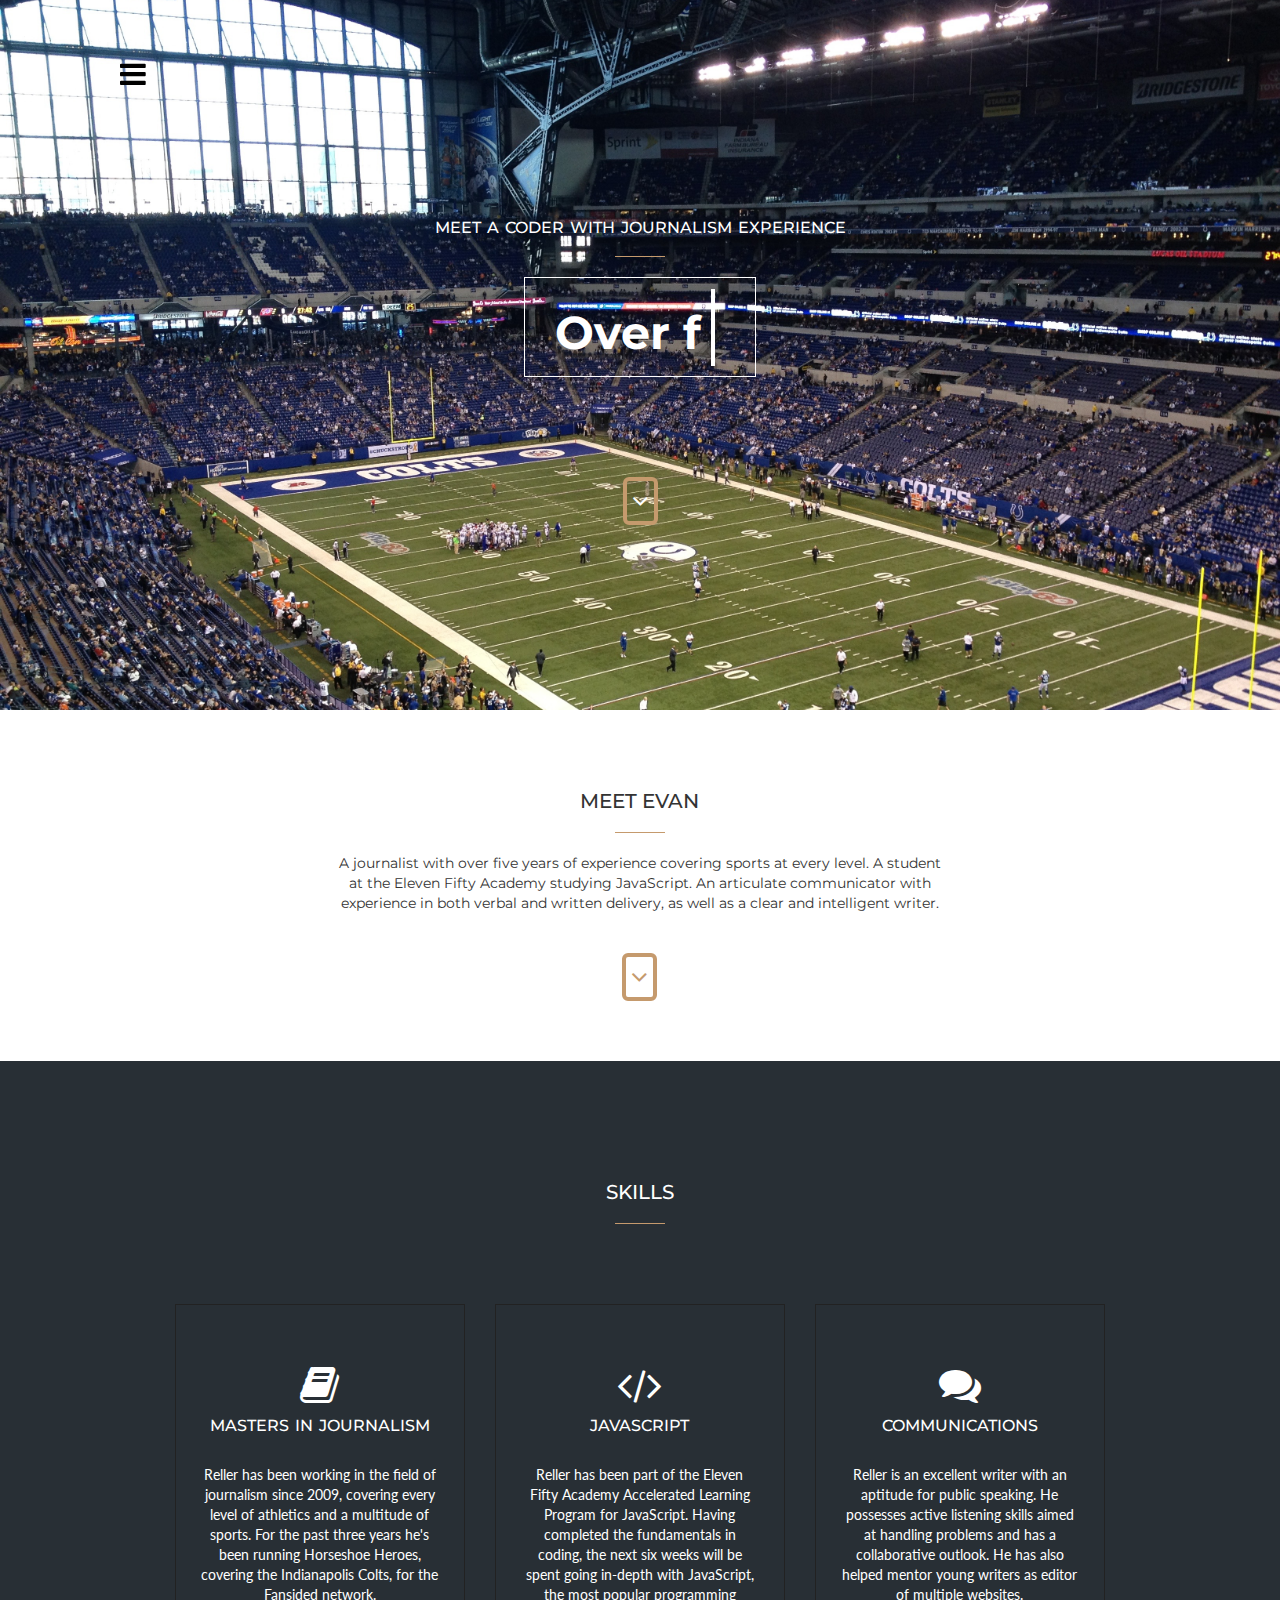
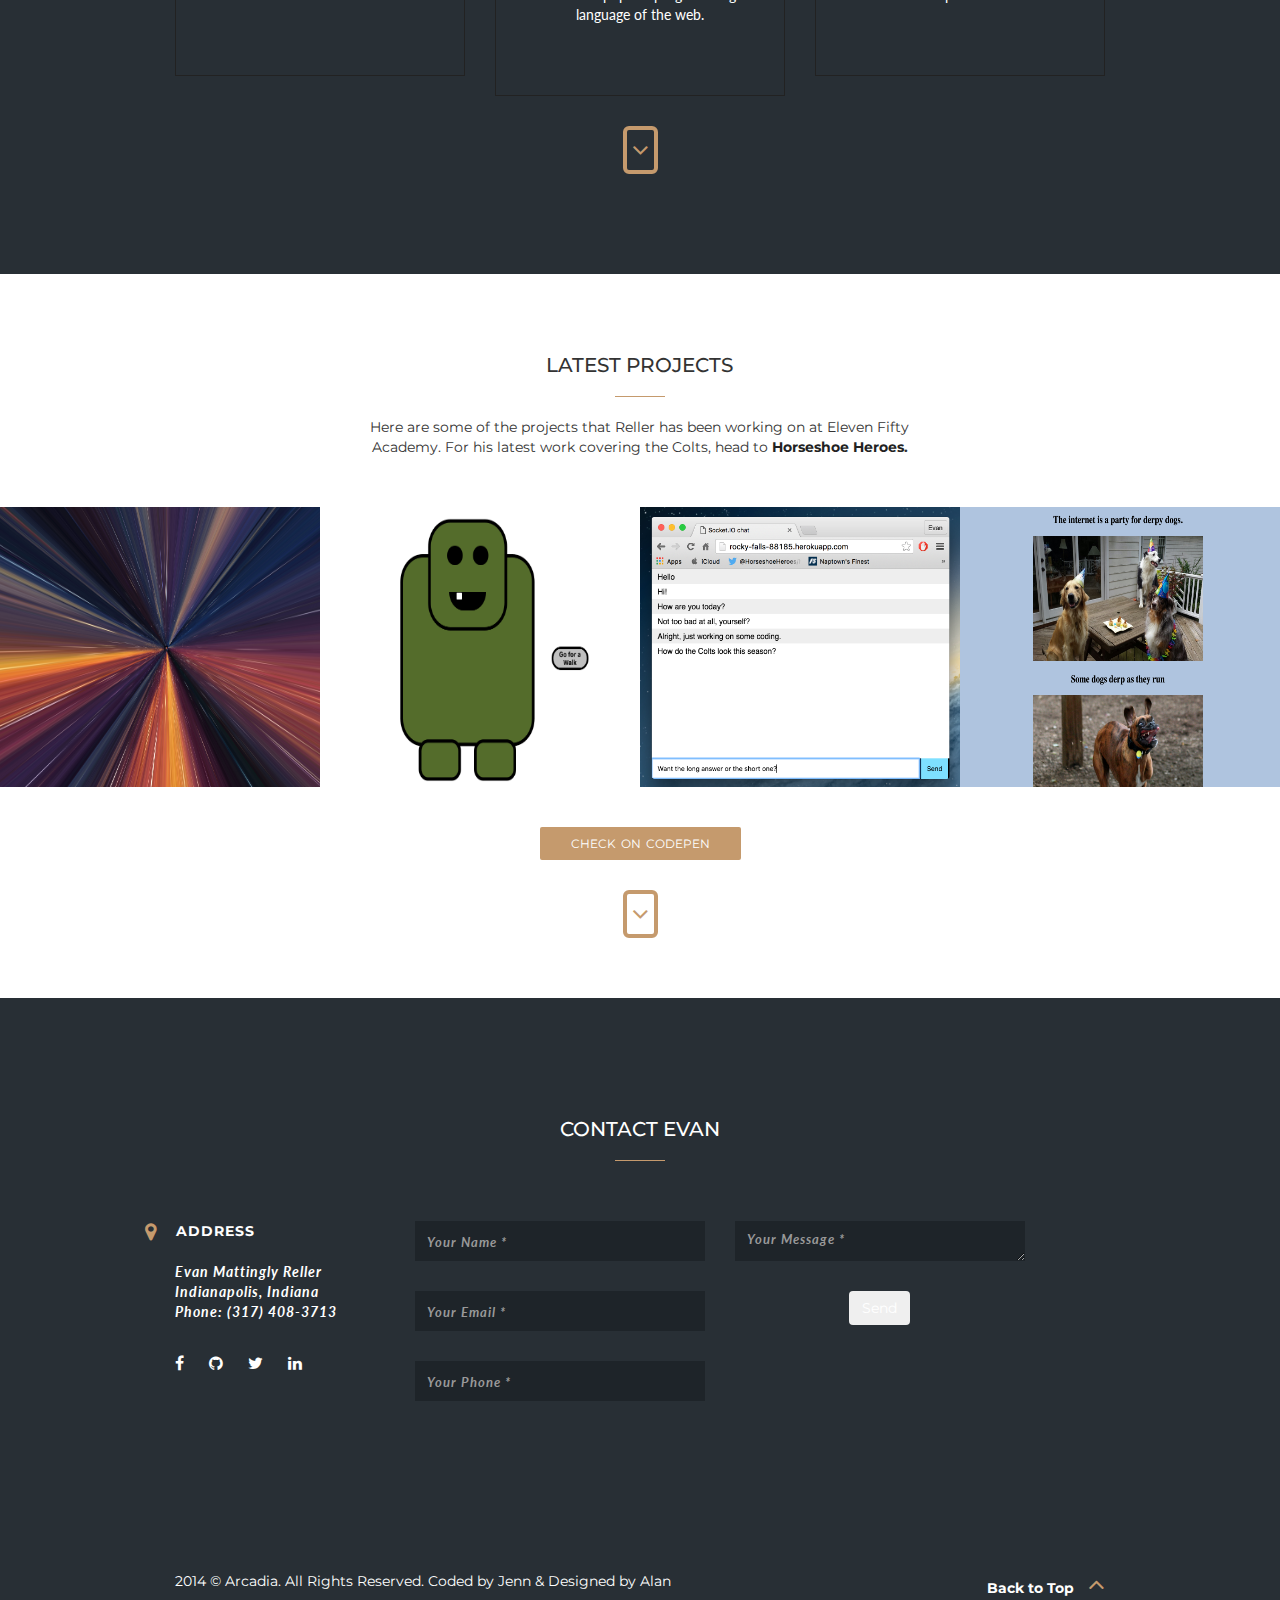
==== index.html @ 91cc88e0 "Minor copy edits" ====
<!DOCTYPE html>
<html lang="en">
  <head>
    <!-- Basic Page Needs
    ================================================== -->
    <meta charset="utf-8">
    <!--[if IE]><meta http-equiv="x-ua-compatible" content="IE=9" /><![endif]-->
    <meta name="viewport" content="width=device-width, initial-scale=1">
    <title>Evan Mattingly Reller</title>
    <meta name="description" content="Your Description Here">
    <meta name="keywords" content="free boostrap, bootstrap template, freebies, free theme, free website, free portfolio theme, portfolio, personal, cv">
    <meta name="author" content="Jenn, ThemeForces.com">
    
    <!-- Favicons
    ================================================== -->
    <link rel="shortcut icon" href="img/favicon.ico" type="image/x-icon">
    <link rel="apple-touch-icon" href="img/apple-touch-icon.png">
    <link rel="apple-touch-icon" sizes="72x72" href="img/apple-touch-icon-72x72.png">
    <link rel="apple-touch-icon" sizes="114x114" href="img/apple-touch-icon-114x114.png">

    <!-- Bootstrap -->
    <link rel="stylesheet" type="text/css"  href="css/bootstrap.css">
    <link rel="stylesheet" type="text/css" href="font-awesome-4.2.0/css/font-awesome.css">
    <link rel="stylesheet" type="text/css" href="css/jasny-bootstrap.min.css">
    <link rel="stylesheet" type="text/css" href="css/animate.css">

    <!-- Slider
    ================================================== -->
    <link href="css/owl.carousel.css" rel="stylesheet" media="screen">
    <link href="css/owl.theme.css" rel="stylesheet" media="screen">

    <!-- Stylesheet
    ================================================== -->
    <link rel="stylesheet" type="text/css"  href="css/style.css">
    <link rel="stylesheet" type="text/css" href="css/responsive.css">


    <link href='http://fonts.googleapis.com/css?family=Montserrat:400,700' rel='stylesheet' type='text/css'>

    <script type="text/javascript" src="js/modernizr.custom.js"></script>

    <!-- HTML5 shim and Respond.js for IE8 support of HTML5 elements and media queries -->
    <!-- WARNING: Respond.js doesn't work if you view the page via file:// -->
    <!--[if lt IE 9]>
      <script src="https://oss.maxcdn.com/html5shiv/3.7.2/html5shiv.min.js"></script>
      <script src="https://oss.maxcdn.com/respond/1.4.2/respond.min.js"></script>
    <![endif]-->
  </head>
  <body>

    <!-- Off Canvas Navigation
    ================================================== -->
    <div class="navmenu navmenu-default navmenu-fixed-left offcanvas"> <!--- Off Canvas Side Menu -->
        <div class="close" data-toggle="offcanvas" data-target=".navmenu">
            <span class="fa fa-close"></span>
        </div>
        <div class="add-margin"></div>
        <ul class="nav navmenu-nav"> <!--- Menu -->
            <li><a href="#home" class="page-scroll">Home</a></li>
            <li><a href="#meet-us" class="page-scroll">Overview</a></li>
            <li><a href="#services" class="page-scroll">Services</a></li>
            <li><a href="#works" class="page-scroll">Portfolio</a></li>
            <!--<li><a href="#about-us" class="page-scroll">About Evan</a></li>-->
            <li><a href="#contact" class="page-scroll">Contact Evan</a></li>
        </ul><!--- End Menu -->
    </div> <!--- End Off Canvas Side Menu -->

    <!-- Home Section -->
    <div id="home">
        <div class="container text-center">
            <!-- Navigation -->
            <nav id="menu" data-toggle="offcanvas" data-target=".navmenu">
                <span class="fa fa-bars"></span>
            </nav>

            <div class="content">
                <h4>Meet a coder with journalism experience</h4>
                <hr>
                <div class="header-text btn">
                    <h1><span id="head-title"></span></h1>
                </div>
            </div>

            <a href="#meet-us" class="down-btn page-scroll">
                <span class="fa fa-angle-down"></span>
            </a>
        </div>
    </div>

    <!-- Meet Us Section -->
    <div id="meet-us">
        <div class="container">
            <div class="row text-center">
                <div class="col-md-8 col-md-offset-2">
                    <div class="section-title">
                        <h2>Meet Evan</h2>
                        <hr>
                    </div>
                    <p>A journalist with over five years of experience covering sports at every level. A student at the Eleven Fifty Academy studying JavaScript. An articulate communicator with experience in both verbal and written delivery, as well as a clear and intelligent writer.</p>
                    <a href="#services" class="down-btn page-scroll">
                        <span class="fa fa-angle-down"></span>
                    </a>
                </div>
            </div>
        </div>
    </div>

    <!-- Overview Video Section 
    <div id="overview-video">
        <div class="overlay">
            <div class="container">
                <a href="#">
                    <span class="fa fa-play"></span>
                </a>
            </div>
        </div>
    </div>
    -->

    <!-- Services Section -->
    <div id="services">
        <div class="container text-center">
            <div class="row">
                <div class="col-md-8 col-md-offset-2">
                    <div class="section-title">
                        <h2>Skills</h2>
                        <hr>
                    </div>
                </div>
            </div>

            <div class="space"></div>

            <div class="row">
                <div class="col-md-4 col-sm-4">
                    <div class="service">
                        <span class="fa fa-book fa-3x"></span>
                        <h4>Masters in Journalism</h4>
                        <p>Reller has been working in the field of journalism since 2009, covering every level of athletics and a multitude of sports. For the past three years he's been running Horseshoe Heroes, covering the Indianapolis Colts, for the Fansided network.</p>
                    </div>
                </div>

                <div class="col-md-4 col-sm-4">
                    <div class="service">
                        <span class="fa fa-code fa-3x"></span>
                        <h4>JavaScript</h4>
                        <p>Reller has been part of the Eleven Fifty Academy Accelerated Learning Program for JavaScript. Having completed the fundamentals in coding, the next six weeks will be spent going in-depth with JavaScript, the most popular programming language of the web.</p>
                    </div>
                </div>

                <div class="col-md-4 col-sm-4">
                    <div class="service">
                        <span class="fa fa-comments fa-3x"></span>
                        <h4>Communications</h4>
                        <p>Reller is an excellent writer with an aptitude for public speaking. He possesses active listening skills aimed at handling problems and has a collaborative outlook. He has also helped mentor young writers as editor of multiple websites.</p>
                    </div>
                </div>
            </div>
            <a href="#works" class="down-btn page-scroll">
                <span class="fa fa-angle-down"></span>
            </a>
        </div>
    </div>

    <!-- Call-to-Action Section -->
    <!--  <div id="cta">
        <div class="container text-center">
            <a href="#" class="btn go-to-btn">Check our shop</a>
        </div>
    </div>  -->

    <!-- Portfolio Section -->
    <div id="works">
        <div class="container">
            <div class="row text-center">
                <div class="col-md-8 col-md-offset-2">
                    <div class="section-title">
                        <h2>Latest Projects</h2>
                        <hr>
                    </div>
                    <p>Here are some of the projects that Reller has been working on at Eleven Fifty Academy. For his latest work covering the Colts, head to <a href="http://horseshoeheroes.com/author/ereller/" target="_blank"><b>Horseshoe Heroes<b/></a>.</p>
                </div>
            </div>
            <div class="space"></div>
        </div>
        <div class="container-fluid">
            <div class="row">
                <div class="col-md-3 col-sm-6 nopadding">
                    <div class="portfolio-item">
                        <div class="hover-bg">
                            <a href="http://codepen.io/ereller/pen/grXWbR" target="_blank">
                                <div class="hover-text">
                                    <h5>CSS Effects</h5>
                                    <p class="lead">Hyperspace Tutorial</p>
                                    <div class="hline"></div>
                                </div>
                                <img src="Photos/hyperspace.jpg" class="img-responsive" alt="...">
                            </a>
                        </div>
                    </div>
                </div>
                <div class="col-md-3 col-sm-6 nopadding">
                    <div class="portfolio-item">
                        <div class="hover-bg">
                            <a href="http://codepen.io/ereller/full/PzpZVr/" target="_blank">
                                <div class="hover-text">
                                    <h5>CSS and jQuery</h5>
                                    <p class="lead">The Monster</p>
                                    <div class="hline"></div>
                                </div>
                                <img src="Photos/monster.jpg" class="img-responsive" alt="...">
                            </a>
                        </div>
                    </div>
                </div>
                <div class="col-md-3 col-sm-6 nopadding">
                    <div class="portfolio-item">
                        <div class="hover-bg">
                            <a href="http://rocky-falls-88185.herokuapp.com/?" target="_blank">
                                <div class="hover-text">
                                    <h5>Socket.io</h5>
                                    <p class="lead">Chat App</p>
                                    <div class="hline"></div>
                                </div>
                            </a>
                            <img src="Photos/chat.jpg" class="img-responsive" alt="...">
                        </div>
                    </div>
                </div>
                <div class="col-md-3 col-sm-6 nopadding">
                    <div class="portfolio-item">
                        <div class="hover-bg">
                            <a href="http://codepen.io/ereller/full/NAvGOg/" target="_blank">
                                <div class="hover-text">
                                    <h5>jQuery</h5>
                                    <p class="lead">Story Time</p>
                                    <div class="hline"></div>
                                </div>
                            </a>
                            <img src="Photos/jQuery_demo.jpg" class="img-responsive" alt="...">
                        </div>
                    </div>
                </div>
            </div>
        </div>
        <div class="space"></div>
        <div class="text-center">
            <a href="http://codepen.io/ereller/pens/public/" target="_blank" class="btn read-more-btn">Check on Codepen</a>
            <br>
            <a href="#contact" class="down-btn page-scroll"><span class="fa fa-angle-down"></span></a>
        </div>
    </div>

    <!-- Clients Section 
    <div id="clients">
        <div class="overlay">
            <div class="container text-center">
                <div class="section-title">
                    <h2>Our Partners</h2>
                    <hr>
                </div>

                <ul class="clients">
                    <li><a href="#"><img src="img/clients/01.png" class="img-responsive" alt="..."></a></li>
                    <li><a href="#"><img src="img/clients/02.png" class="img-responsive" alt="..."></a></li>
                    <li><a href="#"><img src="img/clients/03.png" class="img-responsive" alt="..."></a></li>
                    <li><a href="#"><img src="img/clients/04.png" class="img-responsive" alt="..."></a></li>
                </ul>
            </div>
        </div>
    </div>
-->

    <!-- About Us Section 
    <div id="about-us">
        <div class="container">
            <div class="row text-center">
                <div class="col-md-8 col-md-offset-2">
                    <div class="section-title">
                        <h2>About Us</h2>
                        <hr>
                    </div>
                    <p>At vero eos et accusamus et iusto odio dignissimos ducimus qui blanditiis praesentium voluptatum deleniti atque corrupti quos dolores et quas molestias excepturi sint occaecati cupiditate non provident.</p>
                </div>
            </div>
            <div class="space"></div>
            <div class="row">
                <div class="col-md-10 col-sm-10">
                    <div class="row">
                        <div class="col-md-4 col-sm-4">
                            <div class="team">
                                <img src="img/team/02.jpg" class="img-responsive img-circle" alt="...">
                                <br>
                                <h4>Lian Gwapa</h4>
                                <p class="small">CEO/Founder</p>
                                <hr>
                            </div>
                        </div>

                        <div class="col-md-4 col-sm-4">
                            <div class="team">
                                <img src="img/team/04.jpg" class="img-responsive img-circle" alt="...">
                                <br>
                                <h4>Jenn Pereira</h4>
                                <p class="small">Web Coder</p>
                                <hr>
                            </div>
                        </div>

                        <div class="col-md-4 col-sm-4">
                            <div class="team">
                                <img src="img/team/03.jpg" class="img-responsive img-circle" alt="...">
                                <br>
                                <h4>Alan Podemski</h4>
                                <p class="small">Web Designer</p>
                                <hr>
                            </div>
                        </div>

                    </div>
                </div>

                <div class="col-md-2 col-sm-2">
                    <div class="team hire">
                        <h4>We Are Hiring!</h4>
                        <hr>
                        <div class="space"></div>
                        <a href="#">
                            <span class="fa fa-paper-plane-o fa-2x"></span>
                        </a>
                    </div>
                </div>
            </div>

            <div class="text-center">
                <a href="#contact" class="page-scroll down-btn">
                    <span class="fa fa-angle-down"></span>
                </a>
            </div>

        </div>
    </div> -->

        <!-- Testimonial Section -->
    <!--  <div id="testimonials">
        <div class="overlay">
            <div class="container">
                <div class="section-title">
                    <h2>What my Clients Say...</h2>
                    <hr>
                </div>

                <div id="testimonial" class="owl-carousel owl-theme">
                  <div class="item">
                    <h3>Et iusto odio dignissimos ducimus qui blanditiis <br>praesentium voluptatum deleniti atque corrupti quos dolores et quas molestias excepturi sint <br>occaecati cupiditate non provident. </h3>
                    <br>
                    <h6>LJ, Abc Company</h6>
                  </div>

                  <div class="item">
                    <h3>Fusce dapibus, tellus ac cursus commodo, tortor<br> mauris condimentum. Duis mollis, est non commodo luctus, nisi erat </h3>
                    <br>
                    <h6>Kai, Web Geekster</h6>
                  </div>

                  <div class="item">
                    <h3>Cras justo odio, dapibus ac facilisis in, egestas <br>eget quam. Donec id elit non mi porta gravida at eget metus.</h3>
                    <br>
                    <h6>Jenn, Coders' Playground</h6>
                  </div>
                </div>
            </div>
        </div>
    </div> -->

    <!-- Contact Section -->
    <div id="contact">
        <div class="container">
            <div class="section-title text-center">
                <h2>Contact Evan</h2>
                <hr>
            </div>
            <div class="space"></div>

            <div class="row">
                <div class="col-md-3">
                    <address>
                        <strong>Address</strong><br>
                        <br>
                        Evan Mattingly Reller<br>
                        Indianapolis, Indiana<br>
                        Phone: (317) 408-3713
                        <ul class="social">
                            <li><a href="https://www.facebook.com/profile.php?id=6812757" target="_blank"><span class="fa fa-facebook"></span></a></li>
                            <li><a href="https://github.com/ereller25" target="_blank"><span class="fa fa-github"></span></a></li>
                            <li><a href="https://twitter.com/ereller25" target="_blank"><span class="fa fa-twitter"></span></a></li>
                            <li><a href="https://www.linkedin.com/profile/preview?vpa=pub&locale=en_US" target="_blank"><span class="fa fa-linkedin"></span></a></li>
                          </ul>
                    </address>
                </div>

<!-- 
START WITH THIS, make it work then weave in what Arcadia has. 
    <form action="https://formspree.io/ereller25@gmail.com"
      method="POST">
    <input type="text" name="name">
    <input type="email" name="_replyto">
    <input type="submit" value="Send">
</form>
-->


                <!-- <div class="col-md-9">
                    <form autocomplete="off">
                        <div class="row">
                            <div class="col-md-6">
                                <input type="text" class="form-control" placeholder="Your Name">
                                <input type="text" class="form-control" placeholder="Phone No.">
                            </div>
                            <div class="col-md-6">
                                <input type="text" class="form-control" placeholder="Email">
                                <input type="text" class="form-control" placeholder="Subject">
                            </div>
                        </div>
                        <textarea class="form-control" rows="4" placeholder="Message"></textarea>
                        <div class="text-right">
                            <a href="#" class="btn send-btn">Send</a>
                        </div>
                    </form>
                </div> -->
                       <form action="https://formspree.io/ereller25@gmail.com" method="POST">


      <!--  <div class="col-md-9">
                    <h2 class="section-heading"><i class="fa fa-envelope-o" aria-hidden="true"></i>Contact me</h2>

                    <h3 class="section-subheading text-muted">Let me know if you have any questions.</h3>
                </div> -->

        <div class="col-md-4">
           <div class="form-group">
               <input type="text" class="form-control" placeholder="Your Name *" id="name" required="" data-validation-required-message="Please enter your name." name="name">
               <p class="help-block text-danger"></p>
           </div>
           <div class="form-group">
               <input type="email" class="form-control" placeholder="Your Email *" id="email" required="" data-validation-required-message="Please enter your email address." name="_replyto">
               <p class="help-block text-danger"></p>
           </div>
           <div class="form-group">
               <input type="tel" class="form-control" placeholder="Your Phone *" id="phone" required="" data-validation-required-message="Please enter your phone number." name="phone">
               <p class="help-block text-danger"></p>
           </div>
       </div>
       <div class="col-md-4">
           <div class="form-group">
               <textarea class="form-control" placeholder="Your Message *" id="message" required="" data-validation-required-message="Please enter a message." name="message"></textarea>
               <p class="help-block text-danger"></p>
           </div>
       </div>
       <div class="col-md-4 text-center">
                <button type="submit" class="btn send-btn">Send</button>
        </div>

</form>
            </div>
        </div>
    </div>

    <nav id="footer">
        <div class="container">
             <div class="pull-left">
                <p>2014 © Arcadia. All Rights Reserved. Coded by <a href="https://dribbble.com/jennpereira">Jenn</a> & Designed by <a href="https://dribbble.com/alanpodemski">Alan</a></p>
            </div>
            <div class="pull-right"> 
                <a href="#home" class="page-scroll">Back to Top <span class="fa fa-angle-up"></span></a>
            </div>
        </div>
    </nav>


    <!-- jQuery (necessary for Bootstrap's JavaScript plugins) -->
    <script src="https://ajax.googleapis.com/ajax/libs/jquery/1.11.1/jquery.min.js"></script>
    <script type="text/javascript" src="js/jquery.1.11.1.js"></script>
    <!-- Include all compiled plugins (below), or include individual files as needed -->
    <script type="text/javascript" src="js/bootstrap.js"></script>
    <script type="text/javascript" src="js/SmoothScroll.js"></script>
    <script type="text/javascript" src="js/jasny-bootstrap.min.js"></script>

    <script src="js/owl.carousel.js"></script>
    <script src="js/typed.js"></script>
    <script>
      $(function(){
          $("#head-title").typed({
            strings: ["Over five years in journalism^1000", "Experience with JavaScript^1000" ,"Excellent communicator^1000"],
            typeSpeed: 100,
            loop: true,
            startDelay: 100
          });
      });
    </script>

    <!-- Javascripts
    ================================================== -->
    <script type="text/javascript" src="js/main.js"></script>

  </body>
</html>
---- css/style.css ----
@import url(http://fonts.googleapis.com/css?family=Montserrat:400,700);
@import url(http://fonts.googleapis.com/css?family=Lato:100,300,400,700,900,100italic,300italic,400italic,700italic,900italic);


body, html{
  -webkit-font-smoothing: antialiased !important;
  -moz-osx-font-smoothing: grayscale;
  overflow-y: auto;
  overflow-x: hidden;
  font-family: 'Montserrat', sans-serif;
}
@media (min-width: 1200px){
	.container {
		width: 960px;
	}
}
h1{
	font-weight: 700;
	font-size: 46px;
}

h2{
	text-transform: uppercase;
	font-size: 20px;
}
h3{
	font-size: 14px;
	font-style: italic;
	font-weight: 100;
	line-height: 26px;
}

h4{
	text-transform: uppercase;
	font-size: 16px;
	word-spacing: 2px;
}
h5{
	text-transform: uppercase;
	font-size: 12px;
	word-spacing: 2px;
}
h6{
	text-transform: uppercase;
	font-size: 10px;
	word-spacing: 2px;
	letter-spacing: 2px;
}

p{
	font-weight: 400;
}
hr{
	width: 50px;
	border-color: #c59a6d;
}
a {color: #222222}
a:hover,
a:focus{
	color: #c59a6d;
	text-decoration: none;
}
#home{
	background: url(../Photos/stadium.jpg);
	background-size: cover;
	background-position: center;
	background-repeat: no-repeat;
	background-attachment: fixed;
	height: auto;
	min-height: 710px;	
	padding-top: 60px;
	color: #ffffff;
}
#home a.down-btn span.fa.fa-angle-down {
	font-size: 26px;
	border: 4px solid #c59a6d;
	border-radius: 6px;
	padding: 7px 5px;
	position: relative;
	margin-top: 100px;
	color: #ffffff;
	cursor: pointer;
}
.content{
	padding-top: 16%;
}
.header-text.btn{
	border: 1px solid #ffffff;
	border-radius: 0;
	padding: 10px 30px;
	height: 100px;
}
.header-text.btn:hover{
	color: inherit;
}
.header-text.btn:focus, 
.header-text.btn:active:focus, 
.header-text.btn.active:focus, 
.header-text.btn.focus, 
.header-text.btn:active.focus, 
.header-text.btn.active.focus {
	outline: thin dotted transparent;
	outline: none;
	outline-offset: -2px;
}
.typed-cursor {
	opacity: 1;
	padding: 10px 2px;
	background: #ffffff;
	margin: 10px;
	-webkit-animation: blink 0.5s linear infinite;
    -moz-animation: blink 0.5s linear infinite;
    animation: blink 0.5s linear infinite;
}
@keyframes blink{
    0% { opacity:1; }
    50% { opacity:0; }
    100% { opacity:1; }
}
@-webkit-keyframes blink{
    0% { opacity:1; }
    50% { opacity:0; }
    100% { opacity:1; }
}
@-moz-keyframes blink{
    0% { opacity:1; }
    50% { opacity:0; }
    100% { opacity:1; }
}
span.typed-cursor {
	top: -5px;
	position: relative;
}
/*.header-text{
	margin-top: 20px;	
	position: absolute;
	border: 1px solid #ffffff;
	left: 25%;
	right: 25%;
}
.header-text h1{
	padding: 20px;
	position: relative;
	margin: 0 auto;
}*/
nav#menu span.fa.fa-bars{
	font-size: 30px;
	position: fixed;
	left: 120px;
	color: #000000;
	cursor: pointer;
	z-index: 1;
}

.navmenu, .navbar-offcanvas {
width: 270px;
z-index: 10;
}
.navmenu-default, 
.navbar-default .navbar-offcanvas {
	background-color: #1E2429;
	border-color: #1E2429;
	border: 0;
}
.navmenu-default .navmenu-nav>li>a:hover, 
.navbar-default .navbar-offcanvas .navmenu-nav>li>a:hover, 
.navmenu-default .navmenu-nav>li>a:focus, 
.navbar-default .navbar-offcanvas .navmenu-nav>li>a:focus {
color: #C59A6D;
background-color: transparent;
}
.nav > li {
position: relative;
display: block;
text-align: center;
}
.navmenu-default .navmenu-nav>li>a, 
.navbar-default .navbar-offcanvas .navmenu-nav>li>a {
color: #ffffff;
text-transform: uppercase;
font-size: 12px;
line-height: 30px;
}
nav#menu span.fa.fa-bars:hover {
color: #C59A6D;
}
.navmenu-default .navmenu-nav>.active>a, 
.navbar-default .navbar-offcanvas .navmenu-nav>.active>a, 
.navmenu-default .navmenu-nav>.active>a:hover, 
.navbar-default .navbar-offcanvas .navmenu-nav>.active>a:hover, 
.navmenu-default .navmenu-nav>.active>a:focus, 
.navbar-default .navbar-offcanvas .navmenu-nav>.active>a:focus {
color: #C59A6D;
background-color: transparent;
}

.close:hover{
	background: #c59a6d;
	color: #ffffff;
	opacity: 1;
}
.close{
	background: #fff;
	padding: 10px 12px;
	opacity: 1;
	transition: all 0.3s;
}
.add-margin{
	margin-top: 200px;
}

#works,
#meet-us{
	padding: 60px 0;
}

#services,
#about-us{
	background: #282f35;
	padding: 100px 0;
	color: #ffffff;
}

a.down-btn span.fa.fa-angle-down {
	font-size: 26px;
	border: 4px solid #c59a6d;
	border-radius: 6px;
	padding: 7px 5px;
	position: relative;
	cursor: pointer;
	color: #c59a6d;
	margin-top: 30px;
}

#overview-video {
	background: url(../img/bg2.jpg);
	background-size: cover;
	background-position: center;
	background-repeat: no-repeat;
	background-attachment: scroll;
	text-align: center;
}

#overview-video .overlay{
	background: rgba(34, 34, 34, 0.85);
	height: auto;
	min-height: 200px;
	padding: 12% 0 ;
}

#overview-video a span.fa.fa-play {
	font-size: 40px;
	color: #fff;
	text-align: center;
	margin: auto 0;
}

.service{
	border: 1px solid #222;
	margin-top: 20px;
	margin-bottom: 0px;
	transition: all 0.3s;
	position: relative;
	padding: 60px 25px;
}
.service:hover>h4,
.service:hover>span.fa{
	color: #c59a6d;
}
.service:hover{
	border-color: #c59a6d;
	margin-top: 0px;
	margin-bottom: 0px;
	cursor: pointer;
	padding-top: 80px;
	padding-bottom: 80px;
}
.service p{
	font-size: 14px;
	padding-top: 20px;
	font-family: 'Lato', sans-serif;
}
.space{ padding-top: 40px; }

#cta{
	background: #282f35;
	padding: 4% 0;
}

a.btn.go-to-btn{
	text-transform: uppercase;
	border: 1px solid #c59a6d;
	word-spacing: 2px;
	padding: 7px 30px;
	border-radius: 2px;
	font-size: 12px;
	color: #ffffff;
	transition: all 0.5s;
}
a.btn.go-to-btn:hover{
	background: #c59a6d;
	color: #282f35;
}

.nopadding{
	padding: 0;
	margin: 0;
}

.portfolio-item .hover-bg{
	height: 280px;
	overflow: hidden;
	position: relative;
}

.hover-bg .hover-text {
	position: absolute;
	text-align: center;
	margin: 0 auto;
	color: #ffffff;
	background: rgba(0, 0, 0, 0.66);
	padding: 30% 0;
	height: 100%;
	width: 100%;
	opacity: 0;
    transition: all 0.5s;
}
.hover-bg .hover-text>h5{
	opacity: 0;
	-webkit-transform: translateY(100%);
            transform: translateY(100%);
            transition: all 0.3s;
}
.hover-bg:hover .hover-text>h5{
	opacity: 1;
    -webkit-backface-visibility:hidden;
    -webkit-transform: translateY(0);
            transform: translateY(0);
}
.hover-bg .hover-text>.hline{
	opacity: 0;
	-webkit-transform: translateY(0);
            transform: translateY(0);
            transition: all 0.3s;
}
.hover-bg:hover .hover-text>.hline{
	opacity: 1;
    -webkit-backface-visibility:hidden;
   -webkit-transform: translateY(100%);
            transform: translateY(100%);
}
.hover-bg:hover .hover-text{
	opacity: 1;
}
.hline{
	height: 5px;
	width: 30px;
	border-top: 2px solid #f1f1f1;
	margin: 0 auto
}

.hover-text p.lead{
	color: #c59a6d;
}


a.btn.read-more-btn{
	text-transform: uppercase;
	background: #c59a6d;
	color: #282f35;
	word-spacing: 2px;
	padding: 7px 30px;
	border-radius: 2px;
	font-size: 12px;
	color: #ffffff;
	transition: all 0.5s;
}
a.btn.read-more-btn:hover{
	background: #222222;
	color: #ffffff;
}

a.btn.send-btn{
	text-transform: uppercase;
	background: #c59a6d;
	color: #282f35;
	padding: 15px 35px;
	border-radius: 0;
	font-size: 12px;
	color: #ffffff;
	transition: all 0.5s;
}
a.btn.send-btn:hover{
	background: transparent;
	border: 1px solid #c59a6d;
	color: #ffffff;
}

#clients {
	background: url(../img/bg3.jpg);
	background-size: cover;
	background-position: center;
	background-repeat: no-repeat;
	background-attachment: fixed;
	text-align: center;
}

#clients .overlay{
	background: rgba(34, 34, 34, 0.85);
	height: auto;
	min-height: 200px;
	padding: 8% 0 ;
	color: #ffffff;
}

ul, ol{
	padding: 0;
	moz-padding: 0;
	webkit-padding: 0;
}

ul.clients li{
	display: inline-block;
	padding: 20px 40px;
	vertical-align: middle;
}

.team {
	border: 1px solid #c3c3c3;
	padding: 70px 20px;
	text-align: center;
	opacity: 0.7;
	transition: all 0.8s;
	max-height: 340px;
	margin-bottom: 30px;
}
.team:hover.hire,
.team.hire{
	height: 340px;
	border-color: #c59a6d;
	color: #c59a6d;
	opacity: 1;
}

.team.hire>a{
	color: #c59a6d;
}
.team hr{
	border-width: 2px;
	border-color: #dcc2a7;
}
.team:hover{
	opacity: 1;
	border: 1px solid #222;
}
.team img {
	width: 80px;
	margin: 0 auto;
}

#testimonials {
	background: url(../img/bg4.jpg);
	background-size: cover;
	background-position: center;
	background-repeat: no-repeat;
	background-attachment: scroll;
	text-align: center;
}

#testimonials .overlay{
	background: rgba(34, 34, 34, 0.85);
	height: auto;
	min-height: 200px;
	padding: 5% 0 ;
	color: #ffffff;
}

.owl-theme .owl-controls .owl-page span {
	display: block;
	width: 10px;
	height: 10px;
	margin: 2px 5px;
	filter: Alpha(Opacity=50);
	opacity: 0.5;
	-webkit-border-radius: 20px;
	-moz-border-radius: 20px;
	border-radius: 0;
	background: #C59A6D;
}

#contact{
	background: #282f35;
	padding: 100px 0;
	color: #ffffff;
}

ul.social li{
	display: inline-block;
	margin-right: 20px;
	margin-top: 30px;
}

ul.social li a{
	color: #ffffff;
	font-size: 16px;
}

address strong{
	text-transform: uppercase;
	font-style: normal;
	font-family: 'Montserrat', sans-serif;
}
address:before{
	content: "\f041";
	display: inline-block;
  	font: normal normal normal 14px/1 FontAwesome;
  	font-size: 20px;
  	text-rendering: auto;
  	-webkit-font-smoothing: antialiased;
  	-moz-osx-font-smoothing: grayscale;
  	color: #c59a6d;
  	vertical-align: middle;
  	margin-right: 15px;
  	margin-left: -30px;
}
address{
	font-style: italic;
	font-size: 14px;
	font-family: 'Lato', sans-serif;
	letter-spacing: 1px;
}

#contact input.form-control,
#contact textarea.form-control {
margin-bottom: 30px;
}

#contact .form-control {
	display: block;
	width: 100%;
	height: 40px;
	padding: 7px 12px;
	font-size: 14px;
	line-height: 1.42857143;
	color: #555;
	background-color: #1e2429;
	background-image: none;
	border: 0;
	border-top: 2px solid transparent;
	border-radius: 0;
	-webkit-box-shadow: none;
	box-shadow: none;
	-webkit-transition: none;
	-o-transition: none;
	transition: none;
	transition: all 0.5s;
}

#contact .form-control:focus {
	border-color: #C59A6D;
	outline: 0;
	-webkit-box-shadow: none;
	box-shadow: none;
}
input::-webkit-input-placeholder, textarea::-webkit-input-placeholder { 
    color:    #222222;
    font-family: 'Lato', sans-serif;
    font-size: 13px;
    letter-spacing: 1px;
    font-style: italic;
}
input:-moz-placeholder, textarea:-moz-placeholder { 
    color:    #222222;
    font-family: 'Lato', sans-serif;
    font-size: 13px;
    letter-spacing: 1px;
    font-style: italic;
}
input::-moz-placeholder, textarea::-moz-placeholder { 
    color:    #222222;
    font-family: 'Lato', sans-serif;
    font-size: 13px;
    letter-spacing: 1px;
    font-style: italic;
}
input:-ms-input-placeholder, textarea:-ms-input-placeholder { 
    color:    #222222;
    font-family: 'Lato', sans-serif;
    font-size: 13px;
    letter-spacing: 1px;
    font-style: italic;
}

nav#footer{
	background: #282f35;
	padding: 40px 0;
	color: #ffffff;
	border-bottom: 5px solid #c59a6d;
}
#footer span.fa{
	color: #c59a6d;
	font-size: 26px;
	margin-left: 10px;
}
#footer a{
	color: #ffffff;
}
#footer a:hover{
	color: #c59a6d;}
---- css/responsive.css ----
@media only screen and (max-width: 608px){
nav#menu span.fa.fa-bars {
left: 60px;
}
.header-text.btn {
height: auto;
white-space: inherit;
}
.hover-bg .hover-text {
padding: 15% 0;
}
}

@media only screen and (max-width: 460px){
h3 {
    font-size: 12px;
}
nav#menu span.fa.fa-bars {
left: 30px;
}
.content {
padding-top: 30%;
}
.hover-bg .hover-text {
padding: 20% 0;
}
#overview-video .overlay {
    padding: 30% 0px;
}
}
@media only screen and (max-width: 360px){
h1 {
    font-size: 36px;
}
h3 {
    font-size: 11px;
}
hover-bg .hover-text {
    padding: 25% 0px;
}
.pull-left,
.pull-right {
    float: none !important;
    text-align: center;
}
}
@media only screen and (max-width: 320px){
h1 {
    font-size: 30px;
}
hover-bg .hover-text {
    padding: 30% 0px;
}
}
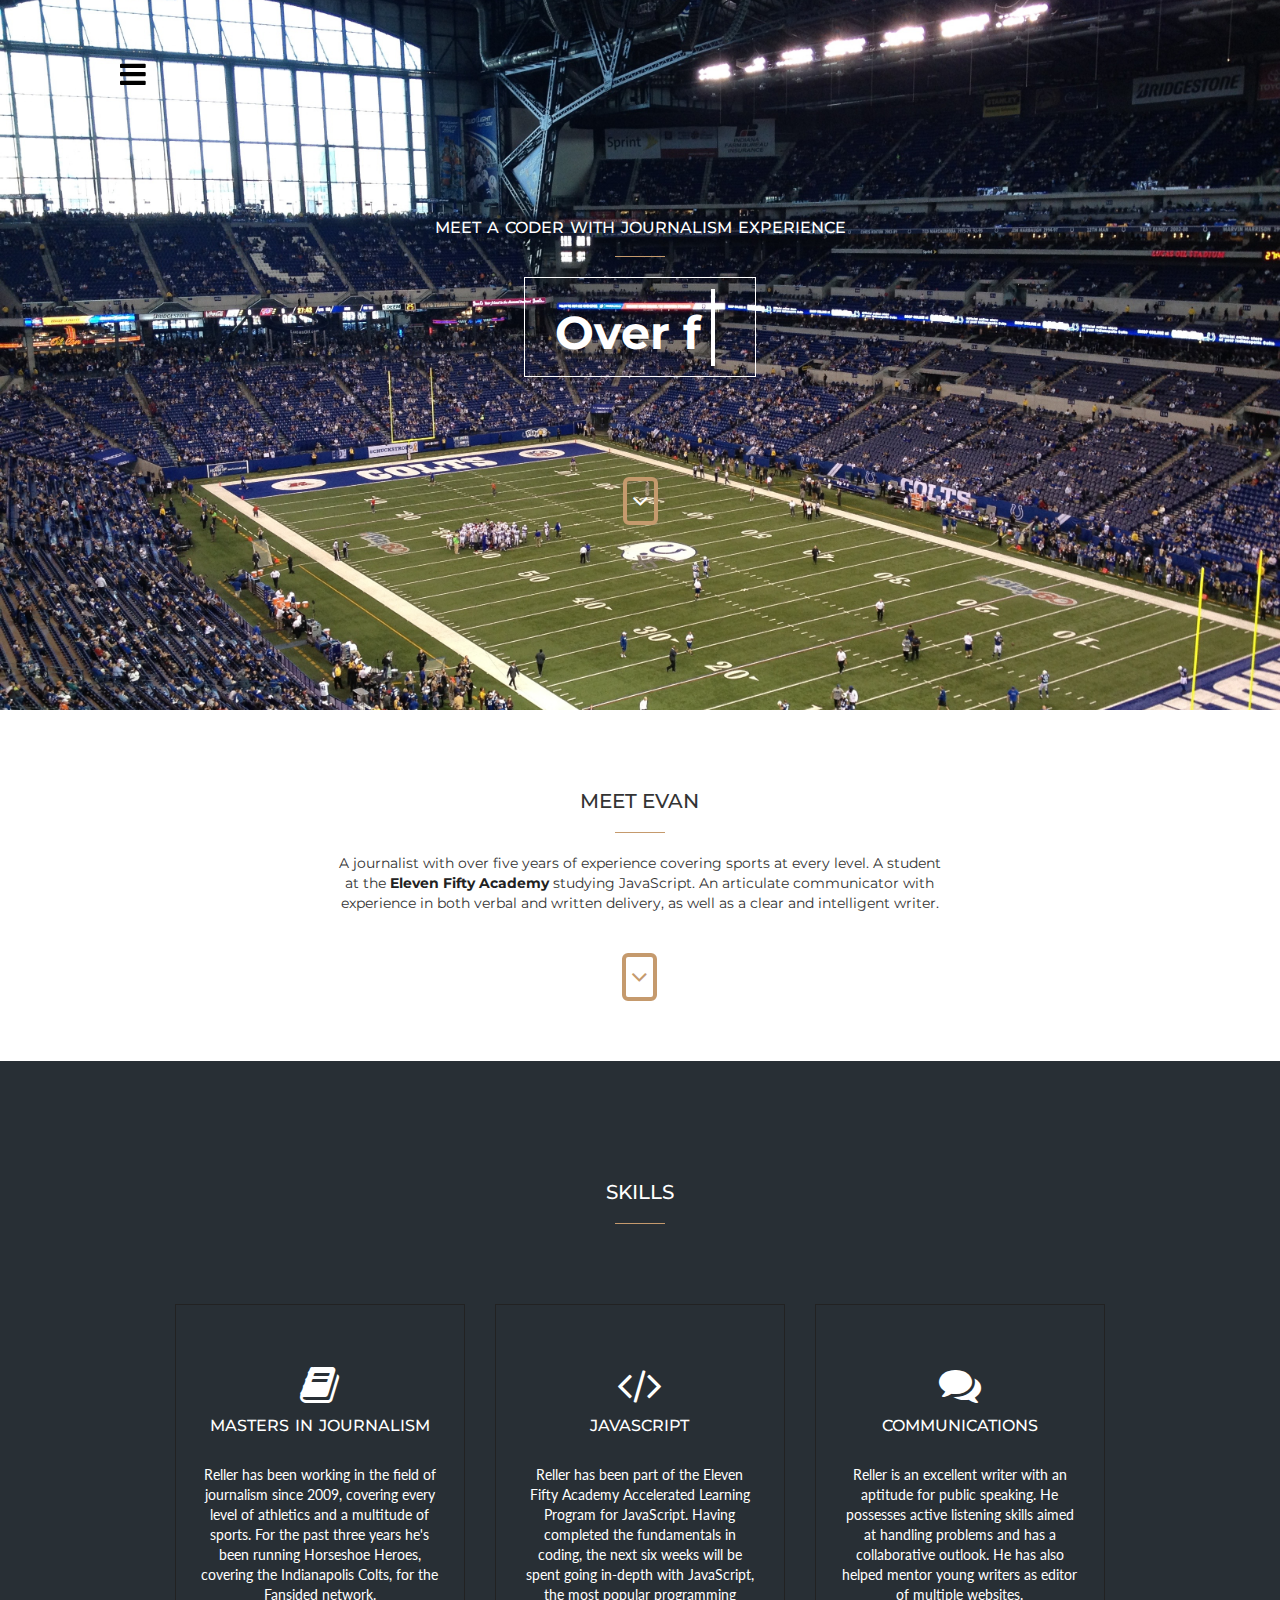
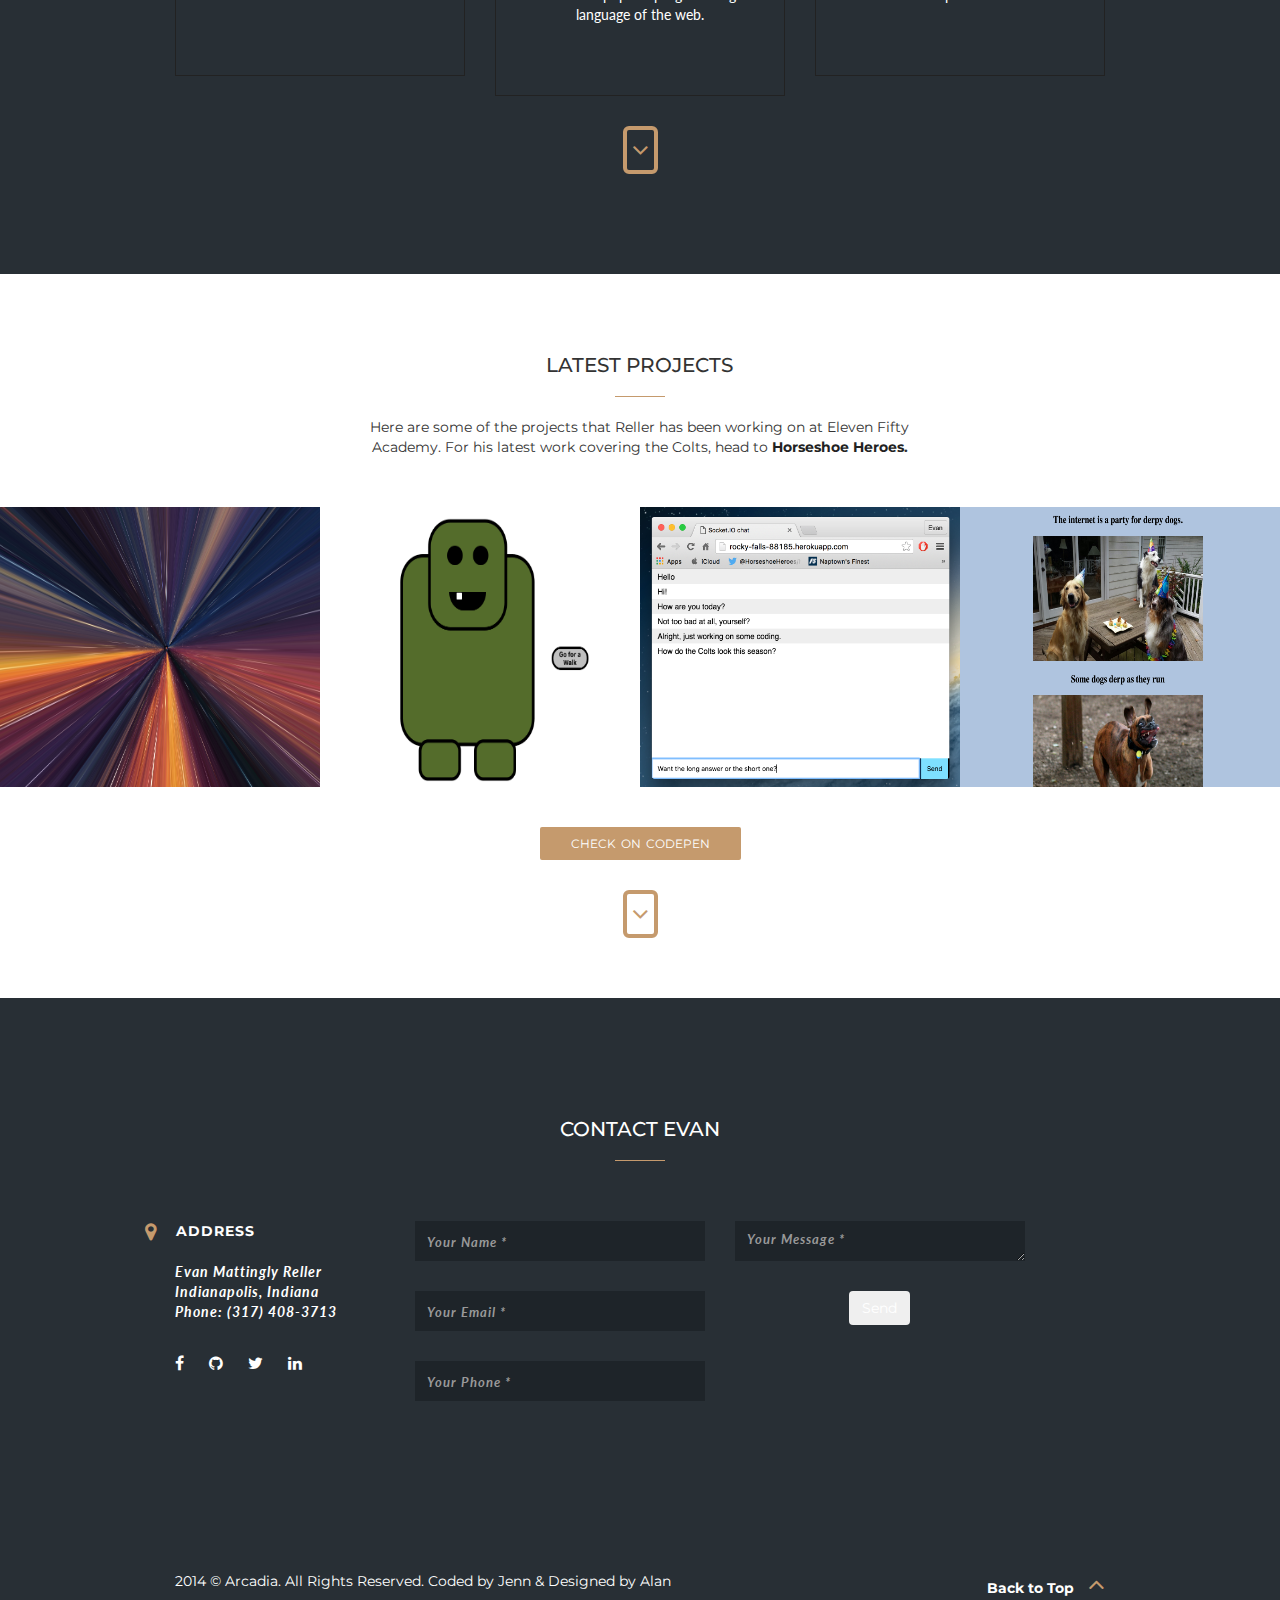
==== commit 8d39109a: "Added 1150 link in About section" ====
--- a/index.html
+++ b/index.html
@@ -96,7 +96,7 @@
                         <h2>Meet Evan</h2>
                         <hr>
                     </div>
-                    <p>A journalist with over five years of experience covering sports at every level. A student at the Eleven Fifty Academy studying JavaScript. An articulate communicator with experience in both verbal and written delivery, as well as a clear and intelligent writer.</p>
+                    <p>A journalist with over five years of experience covering sports at every level. A student at the <a href="https://elevenfifty.org/" target="_blank"><b>Eleven Fifty Academy</b></a> studying JavaScript. An articulate communicator with experience in both verbal and written delivery, as well as a clear and intelligent writer.</p>
                     <a href="#services" class="down-btn page-scroll">
                         <span class="fa fa-angle-down"></span>
                     </a>
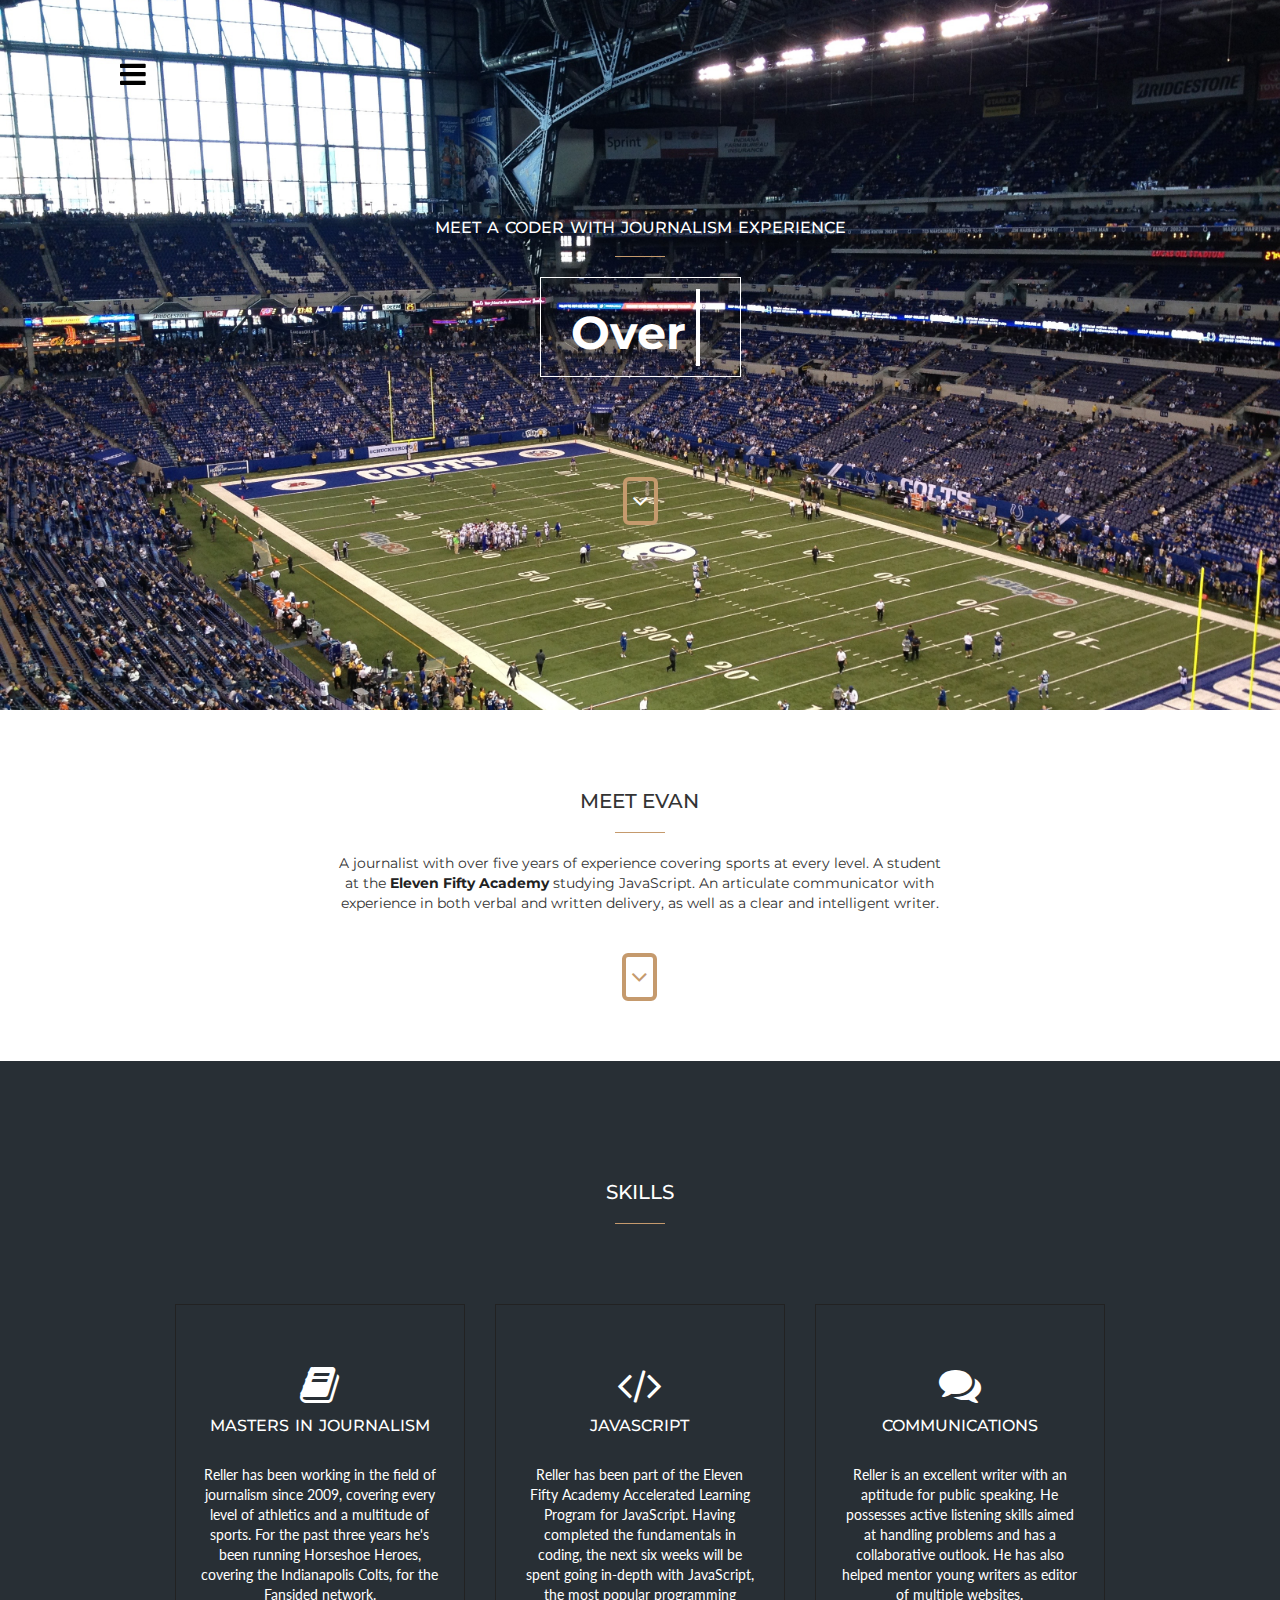
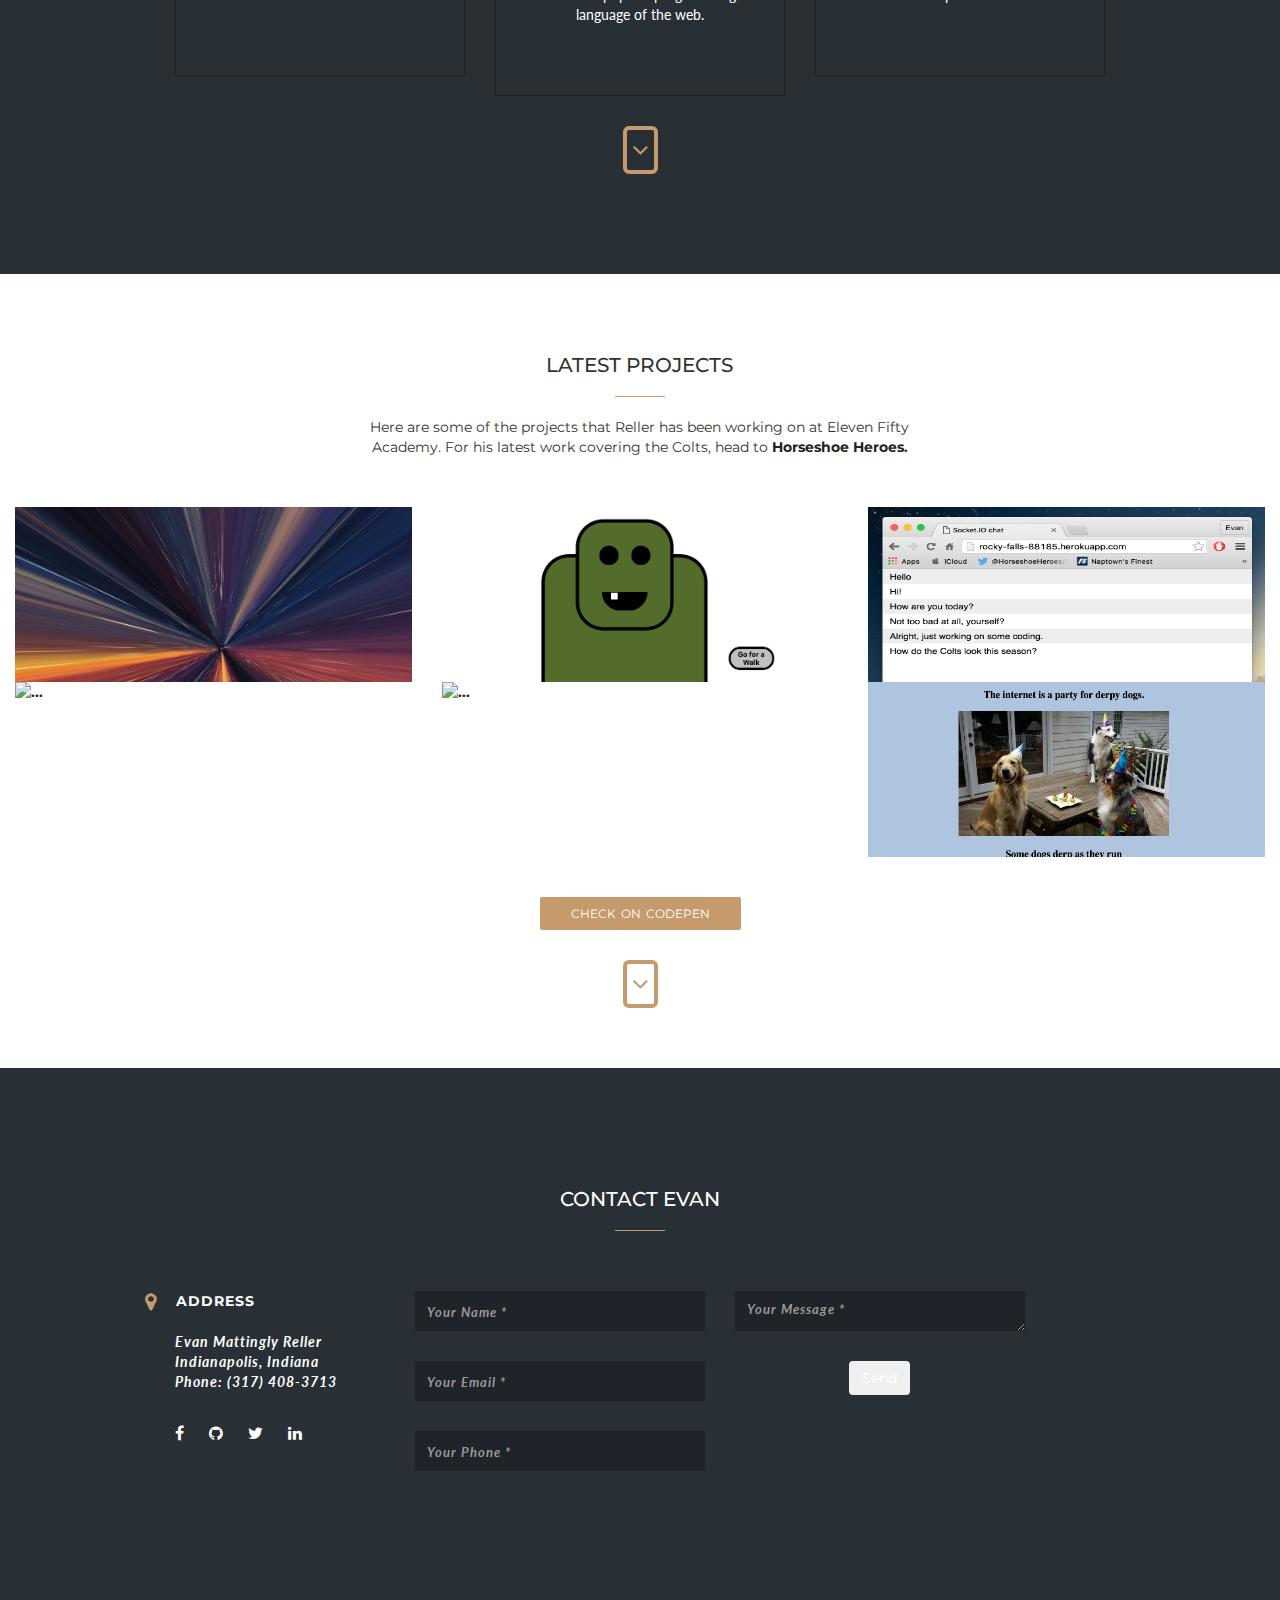
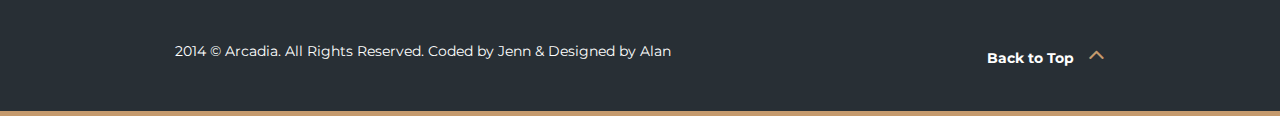
==== commit 1f9ff045: "CSS updates" ====
--- a/index.html
+++ b/index.html
@@ -185,7 +185,7 @@
         </div>
         <div class="container-fluid">
             <div class="row">
-                <div class="col-md-3 col-sm-6 nopadding">
+                <div class="col-md-4 col-sm-6">
                     <div class="portfolio-item">
                         <div class="hover-bg">
                             <a href="http://codepen.io/ereller/pen/grXWbR" target="_blank">
@@ -194,12 +194,12 @@
                                     <p class="lead">Hyperspace Tutorial</p>
                                     <div class="hline"></div>
                                 </div>
-                                <img src="Photos/hyperspace.jpg" class="img-responsive" alt="...">
+                                <img src="Photos/hyperspace.jpg" class="img-responsive all" alt="...">
                             </a>
                         </div>
                     </div>
                 </div>
-                <div class="col-md-3 col-sm-6 nopadding">
+                <div class="col-md-4 col-sm-6">
                     <div class="portfolio-item">
                         <div class="hover-bg">
                             <a href="http://codepen.io/ereller/full/PzpZVr/" target="_blank">
@@ -208,12 +208,12 @@
                                     <p class="lead">The Monster</p>
                                     <div class="hline"></div>
                                 </div>
-                                <img src="Photos/monster.jpg" class="img-responsive" alt="...">
+                                <img src="Photos/monster.jpg" class="img-responsive all" alt="...">
                             </a>
                         </div>
                     </div>
                 </div>
-                <div class="col-md-3 col-sm-6 nopadding">
+                <div class="col-md-4 col-sm-6">
                     <div class="portfolio-item">
                         <div class="hover-bg">
                             <a href="http://rocky-falls-88185.herokuapp.com/?" target="_blank">
@@ -223,11 +223,41 @@
                                     <div class="hline"></div>
                                 </div>
                             </a>
-                            <img src="Photos/chat.jpg" class="img-responsive" alt="...">
-                        </div>
-                    </div>
-                </div>
-                <div class="col-md-3 col-sm-6 nopadding">
+                            <img src="Photos/chat.jpg" class="img-responsive all" alt="...">
+                        </div>
+                    </div>
+                </div>
+            </div>
+            <div class="row">
+                <div class="col-md-4 col-sm-6">
+                    <div class="portfolio-item">
+                        <div class="hover-bg">
+                            <a href="https://workoutweb-1150-ereller.herokuapp.com/#" target="_blank">
+                                <div class="hover-text">
+                                    <h5>Fullstack</h5>
+                                    <p class="lead">Workout Log</p>
+                                    <div class="hline"></div>
+                                </div>
+                                <img src="" class="img-responsive all" alt="...">
+                            </a>
+                        </div>
+                    </div>
+                </div>
+                <div class="col-md-4 col-sm-6">
+                    <div class="portfolio-item">
+                        <div class="hover-bg">
+                            <a href="http://codepen.io/ereller/full/PzpZVr/" target="_blank">
+                                <div class="hover-text">
+                                    <h5>MEAN.JS</h5>
+                                    <p class="lead">Superstore App</p>
+                                    <div class="hline"></div>
+                                </div>
+                                <img src="" class="img-responsive all" alt="...">
+                            </a>
+                        </div>
+                    </div>
+                </div>
+                <div class="col-md-4 col-sm-6">
                     <div class="portfolio-item">
                         <div class="hover-bg">
                             <a href="http://codepen.io/ereller/full/NAvGOg/" target="_blank">
@@ -237,7 +267,7 @@
                                     <div class="hline"></div>
                                 </div>
                             </a>
-                            <img src="Photos/jQuery_demo.jpg" class="img-responsive" alt="...">
+                            <img src="Photos/jQuery_demo.jpg" class="img-responsive all" alt="...">
                         </div>
                     </div>
                 </div>
--- a/css/style.css
+++ b/css/style.css
@@ -308,7 +308,7 @@
 }
 
 .portfolio-item .hover-bg{
-	height: 280px;
+	height: 175px;
 	overflow: hidden;
 	position: relative;
 }
@@ -319,11 +319,15 @@
 	margin: 0 auto;
 	color: #ffffff;
 	background: rgba(0, 0, 0, 0.66);
-	padding: 30% 0;
+	padding: 15% 0;
 	height: 100%;
 	width: 100%;
 	opacity: 0;
     transition: all 0.5s;
+}
+img.all{
+	height: 280px;
+	width: 400px;
 }
 .hover-bg .hover-text>h5{
 	opacity: 0;
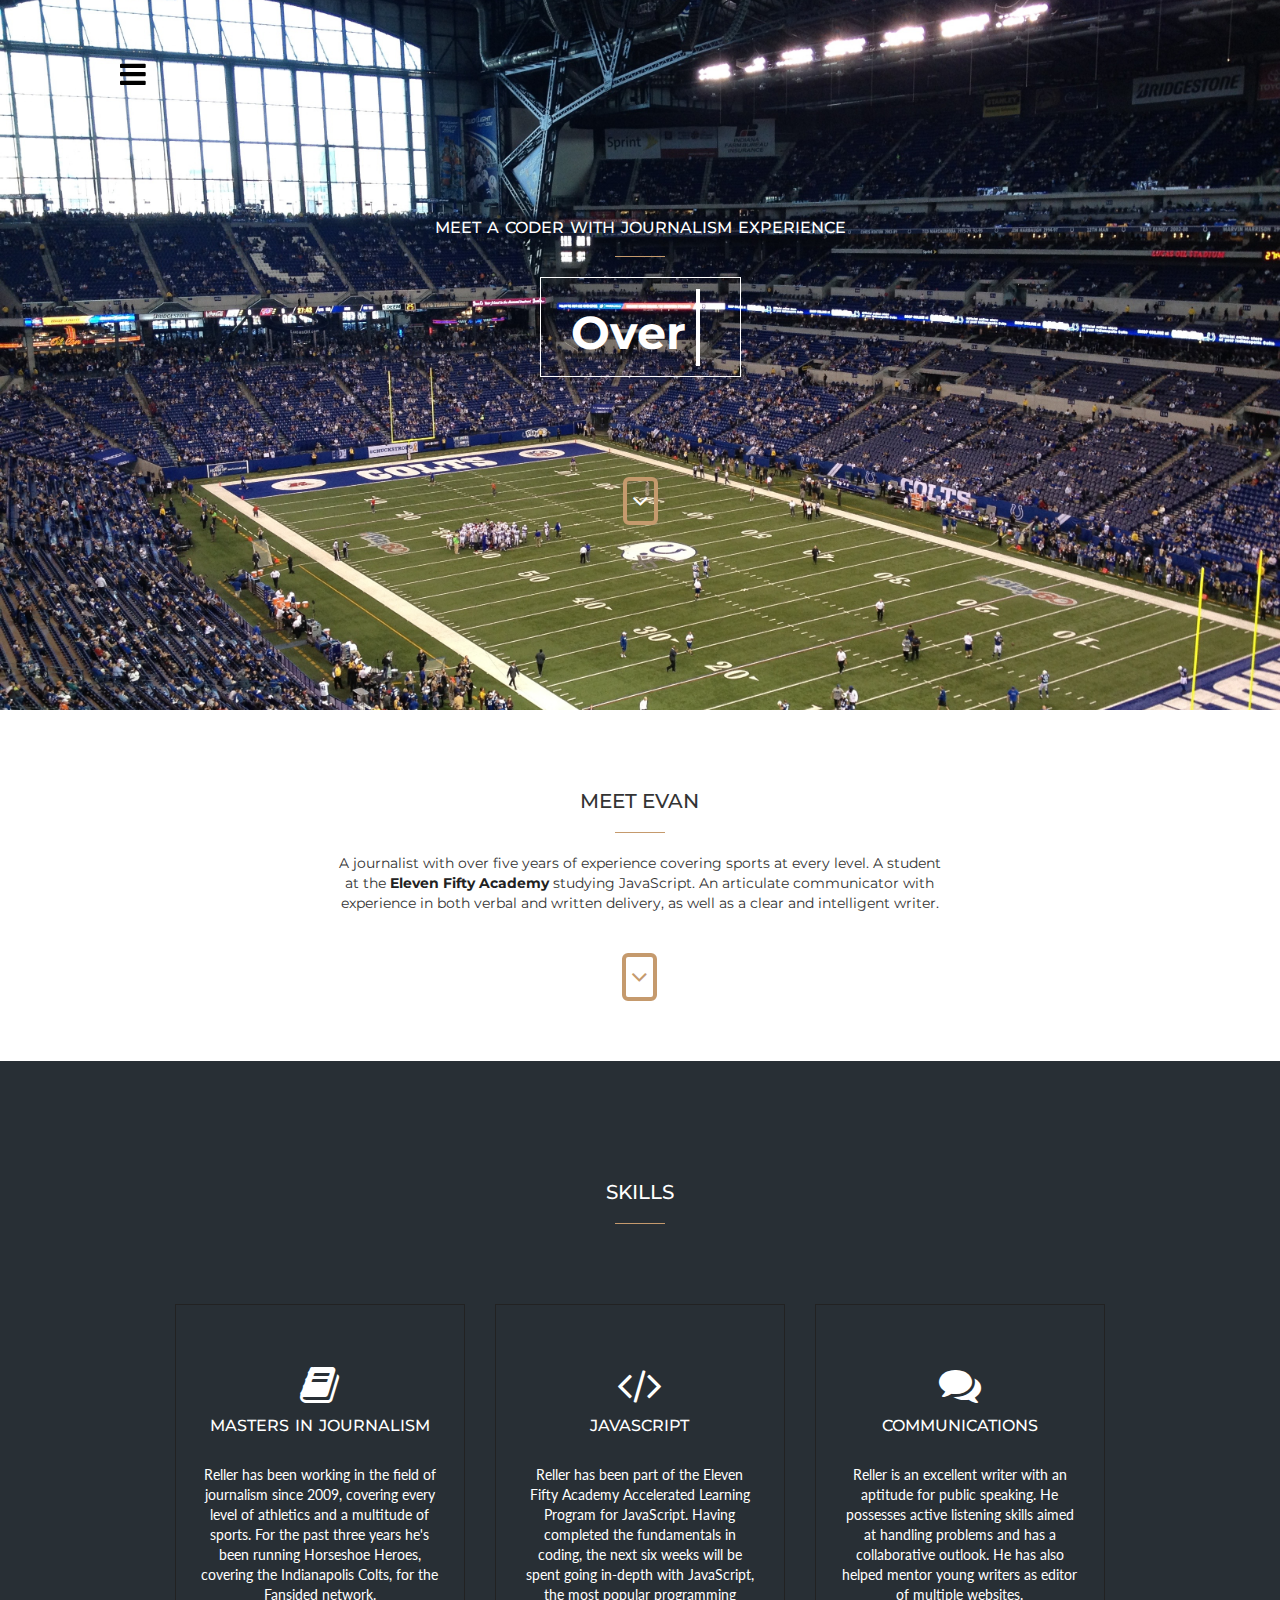
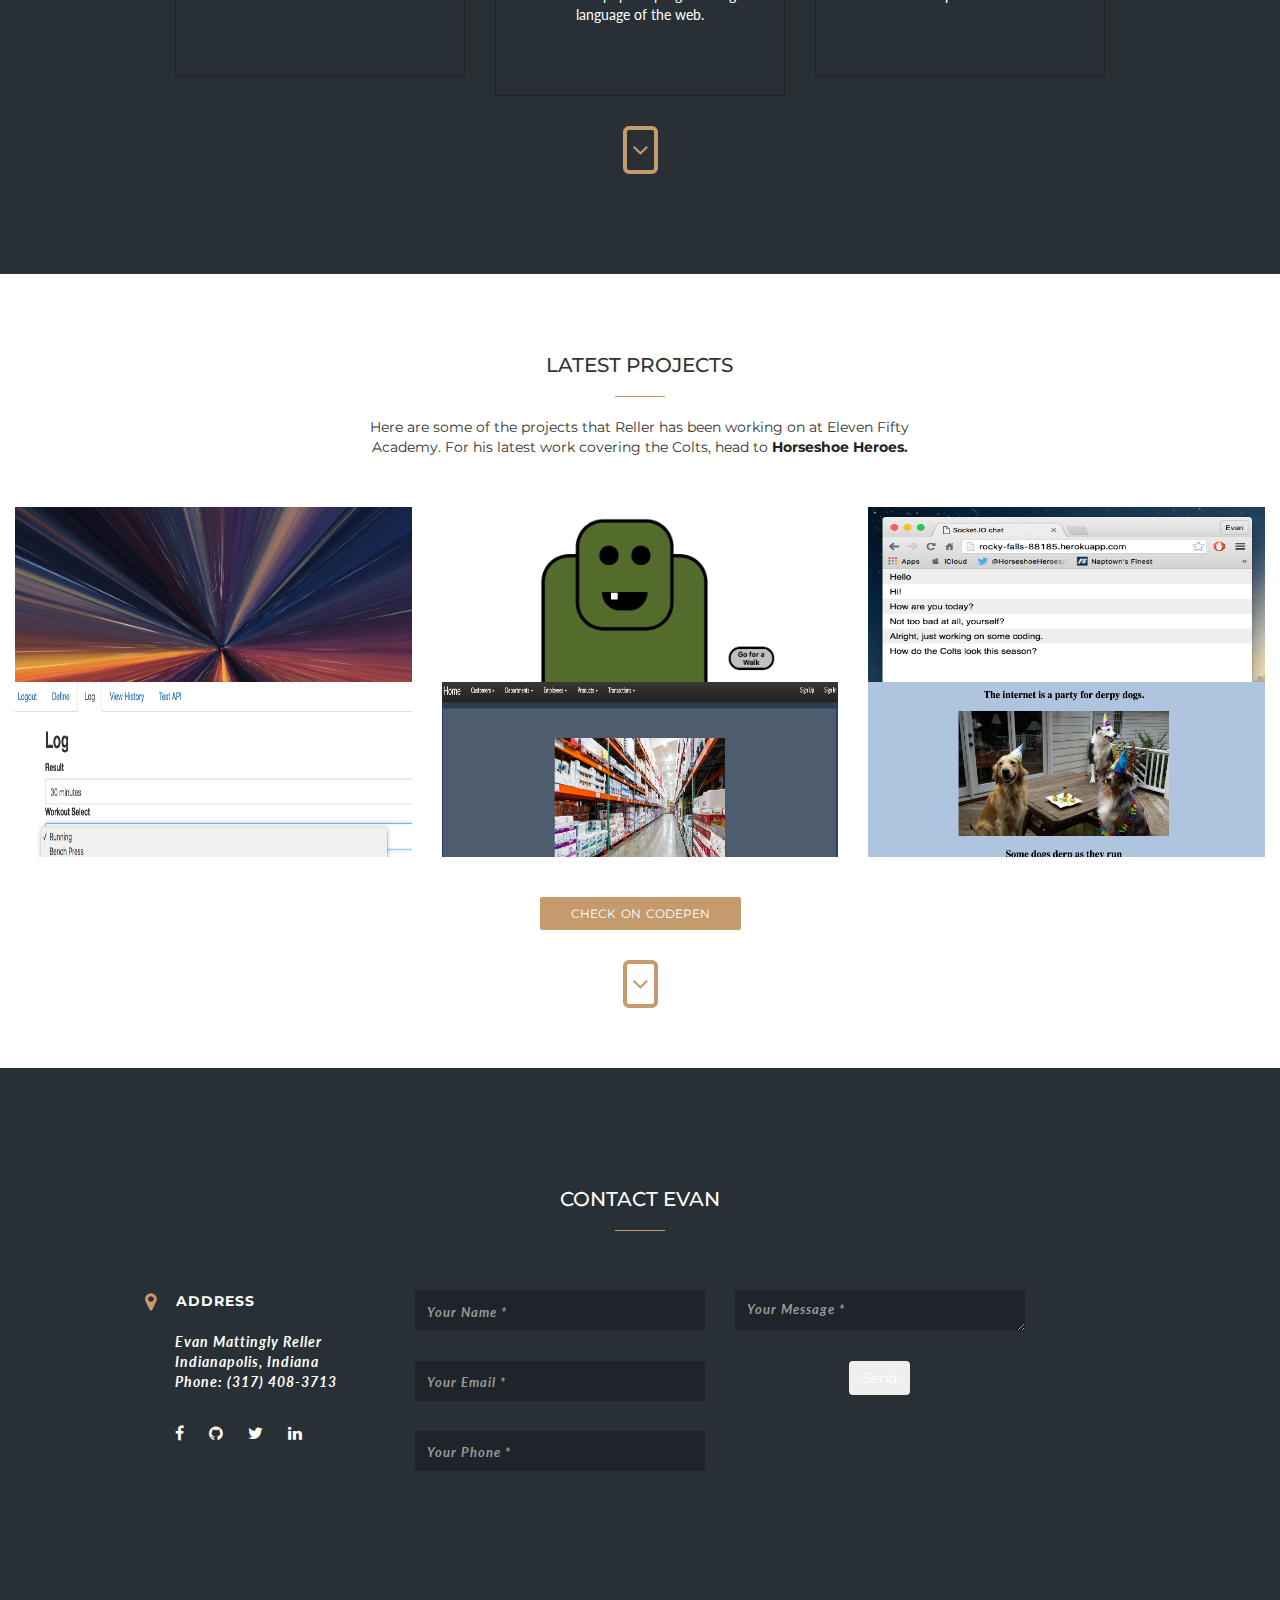
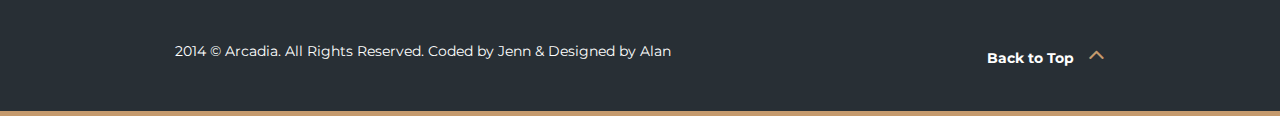
==== commit e304df52: "Portfolio links and pics" ====
--- a/index.html
+++ b/index.html
@@ -238,7 +238,7 @@
                                     <p class="lead">Workout Log</p>
                                     <div class="hline"></div>
                                 </div>
-                                <img src="" class="img-responsive all" alt="...">
+                                <img src="Photos/WorkoutLog.jpg" class="img-responsive all" alt="...">
                             </a>
                         </div>
                     </div>
@@ -246,13 +246,13 @@
                 <div class="col-md-4 col-sm-6">
                     <div class="portfolio-item">
                         <div class="hover-bg">
-                            <a href="http://codepen.io/ereller/full/PzpZVr/" target="_blank">
+                            <a href="http://superstore.mybluemix.net/" target="_blank">
                                 <div class="hover-text">
                                     <h5>MEAN.JS</h5>
                                     <p class="lead">Superstore App</p>
                                     <div class="hline"></div>
                                 </div>
-                                <img src="" class="img-responsive all" alt="...">
+                                <img src="Photos/Superstore.jpg" class="img-responsive all" alt="...">
                             </a>
                         </div>
                     </div>
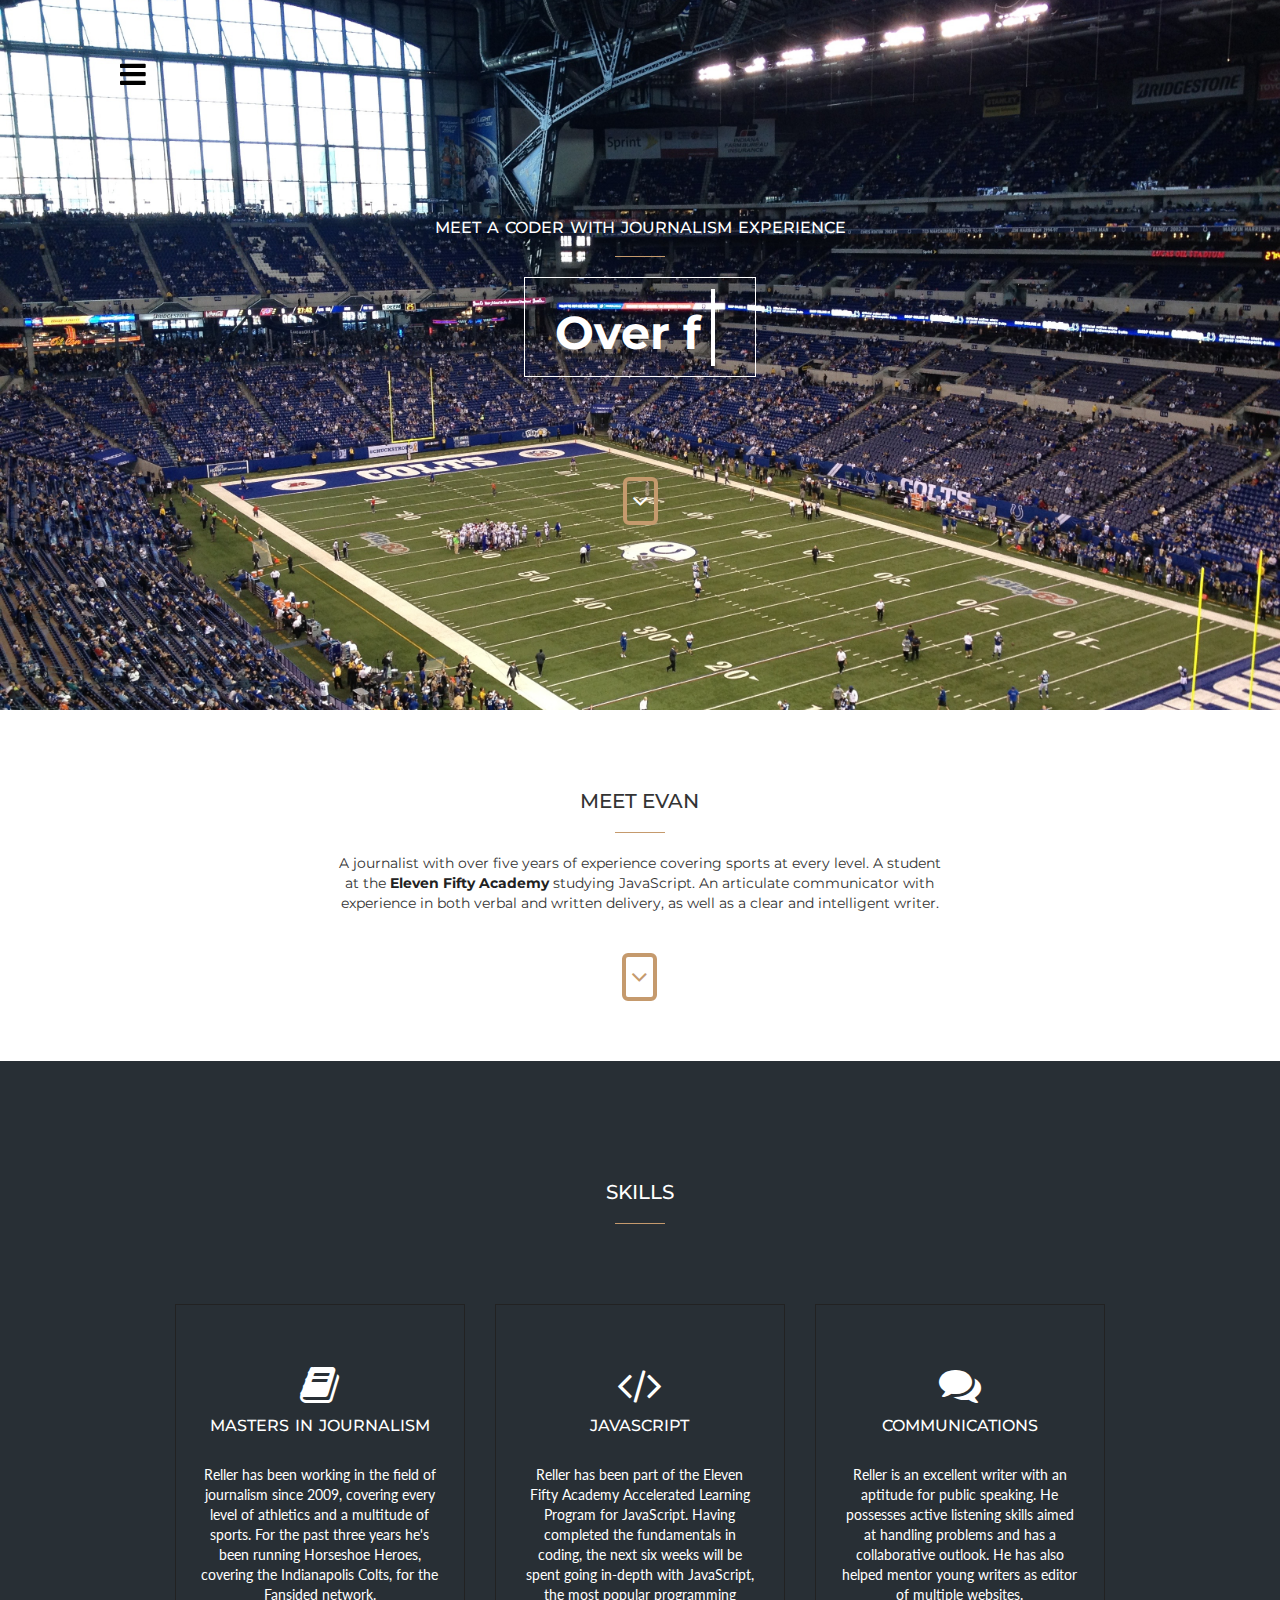
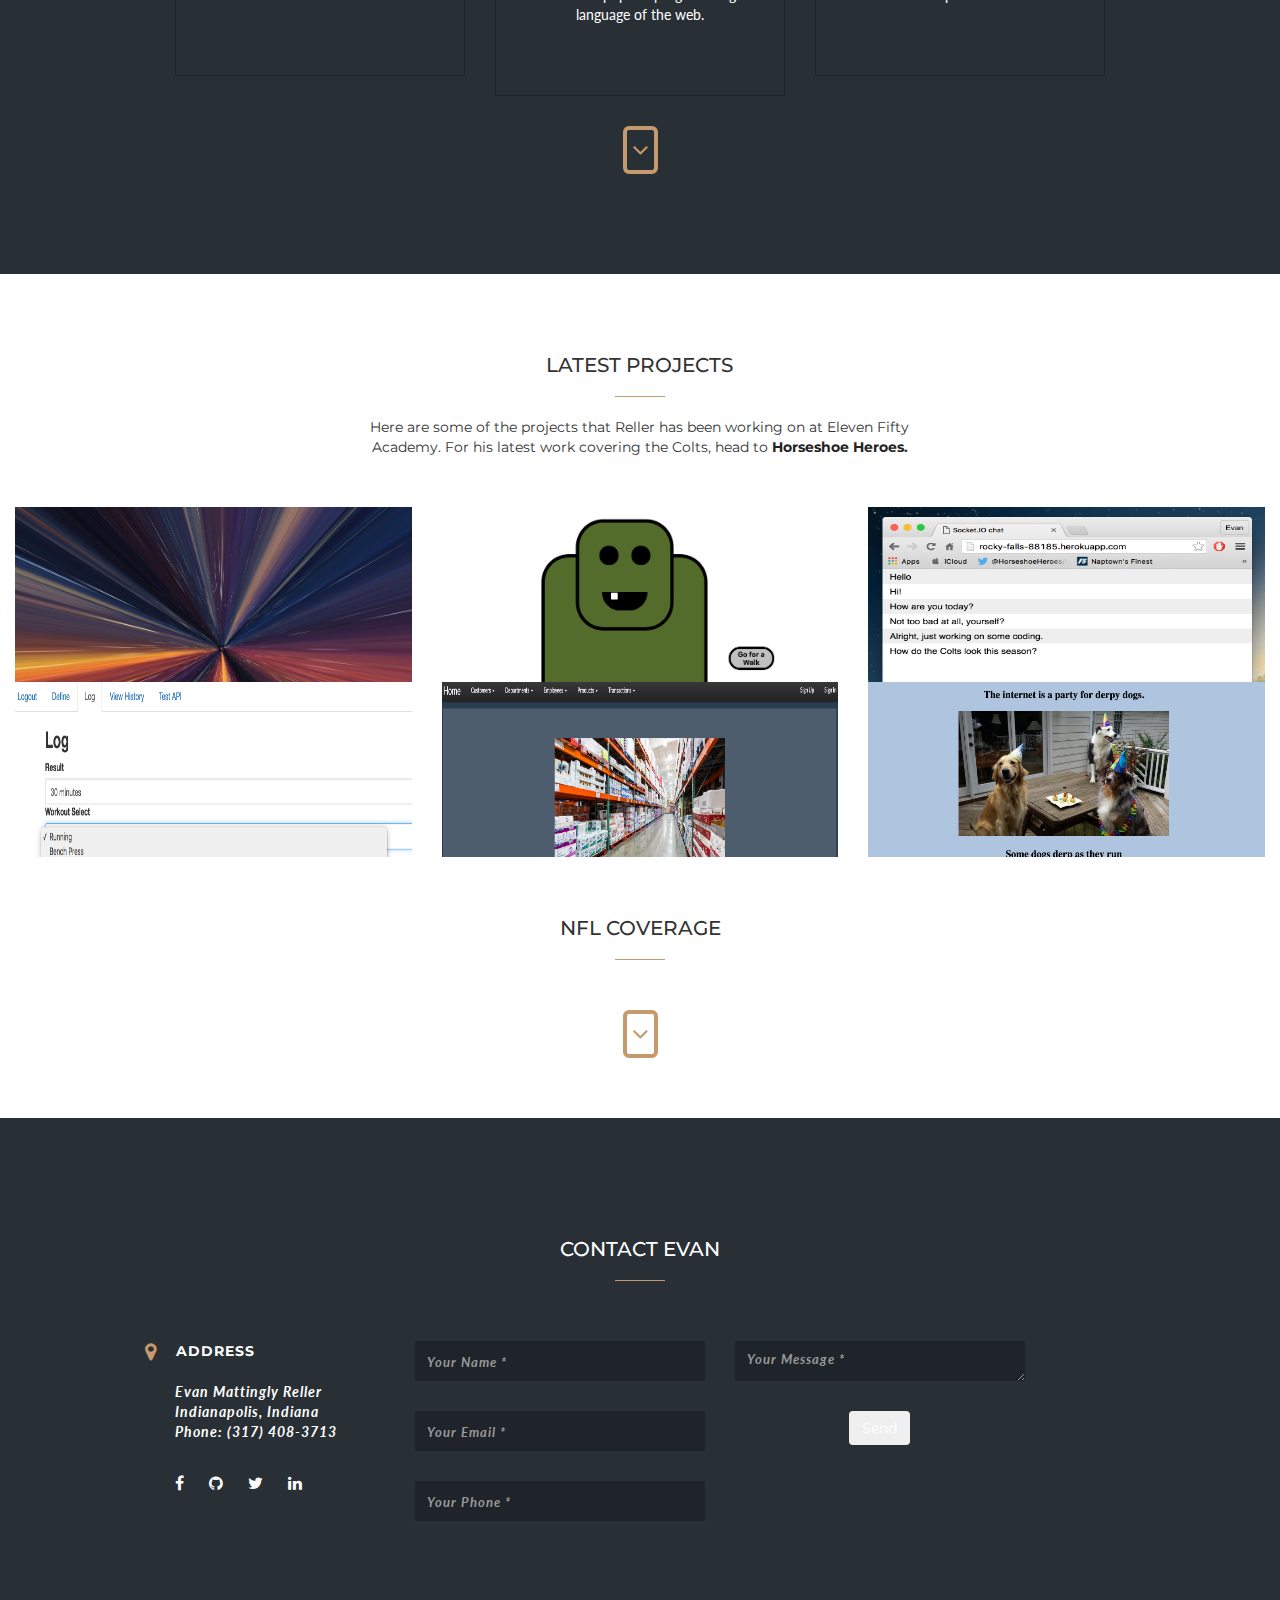
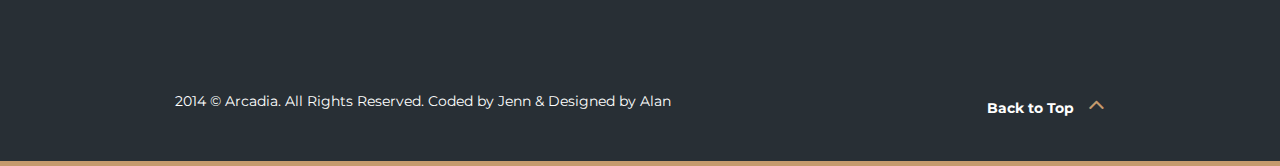
==== commit 0b0f2e17: "added rss feed" ====
--- a/index.html
+++ b/index.html
@@ -45,6 +45,7 @@
       <script src="https://oss.maxcdn.com/html5shiv/3.7.2/html5shiv.min.js"></script>
       <script src="https://oss.maxcdn.com/respond/1.4.2/respond.min.js"></script>
     <![endif]-->
+    <link href="http://horseshoeheroes.com/author/ereller/feed/" rel="alternate" type="application/rss+xml" title="Latest from Horseshoe Heroes">
   </head>
   <body>
 
@@ -274,12 +275,22 @@
             </div>
         </div>
         <div class="space"></div>
-        <div class="text-center">
-            <a href="http://codepen.io/ereller/pens/public/" target="_blank" class="btn read-more-btn">Check on Codepen</a>
-            <br>
+            <div class="text-center">
+          <!--  <a href="http://codepen.io/ereller/pens/public/" target="_blank" class="btn read-more-btn">Check on Codepen</a>-->
+          <h2>NFL Coverage</h2>
+            <hr>
+            <!-- RSS -->
+   <div class="rss">
+    <script type="text/javascript">document.write('\x3Cscript type="text/javascript" src="' + ('https:' == document.location.protocol ? 'https://' : 'http://') + 'feed.mikle.com/js/rssmikle.js">\x3C/script>');</script>
+    <script type="text/javascript">(function() {var params = {rssmikle_url: "http://horseshoeheroes.com/author/ereller/feed/",rssmikle_frame_width: "300",rssmikle_frame_height: "290",frame_height_by_article: "0",rssmikle_target: "_top",rssmikle_font: "Lato, sans-serif",rssmikle_font_size: "14",rssmikle_border: "on",responsive: "on",rssmikle_css_url: "",text_align: "left",text_align2: "left",corner: "off",scrollbar: "off",autoscroll: "off",scrolldirection: "up",scrollstep: "3",mcspeed: "20",sort: "New",rssmikle_title: "on",rssmikle_title_sentence: "Evan Reller on Horseshoe Heroes",rssmikle_title_link: "http://horseshoeheroes.com/author/ereller",rssmikle_title_bgcolor: "#282F35",rssmikle_title_color: "#C59A6D",rssmikle_title_bgimage: "",rssmikle_item_bgcolor: "#FFFFFF",rssmikle_item_bgimage: "",rssmikle_item_title_length: "55",rssmikle_item_title_color: "#000000",rssmikle_item_border_bottom: "on",rssmikle_item_description: "on",item_link: "on",rssmikle_item_description_length: "150",rssmikle_item_description_color: "#000000",rssmikle_item_date: "gl1",rssmikle_timezone: "Etc/GMT",datetime_format: "%b %e, %Y %l:%M %p",item_description_style: "text+tn",item_thumbnail: "full",item_thumbnail_selection: "auto",article_num: "3",rssmikle_item_podcast: "off",keyword_inc: "",keyword_exc: ""};feedwind_show_widget_iframe(params);})();</script>
+   <!-- <div style="font-size:10px; text-align:center; "><a href="http://feed.mikle.com/" target="_blank" style="color:#CCCCCC;">RSS Feed Widget</a><!--Please display the above link in your web page according to Terms of Service.</div>  end  feedwind code -->
+    </div>
+
             <a href="#contact" class="down-btn page-scroll"><span class="fa fa-angle-down"></span></a>
         </div>
     </div>
+
+
 
     <!-- Clients Section 
     <div id="clients">
--- a/css/style.css
+++ b/css/style.css
@@ -281,6 +281,13 @@
 	font-family: 'Lato', sans-serif;
 }
 .space{ padding-top: 40px; }
+
+.rss {
+  padding-right: 150px;
+  padding-left: 150px;
+  margin-right: auto;
+  margin-left: auto;
+}
 
 #cta{
 	background: #282f35;
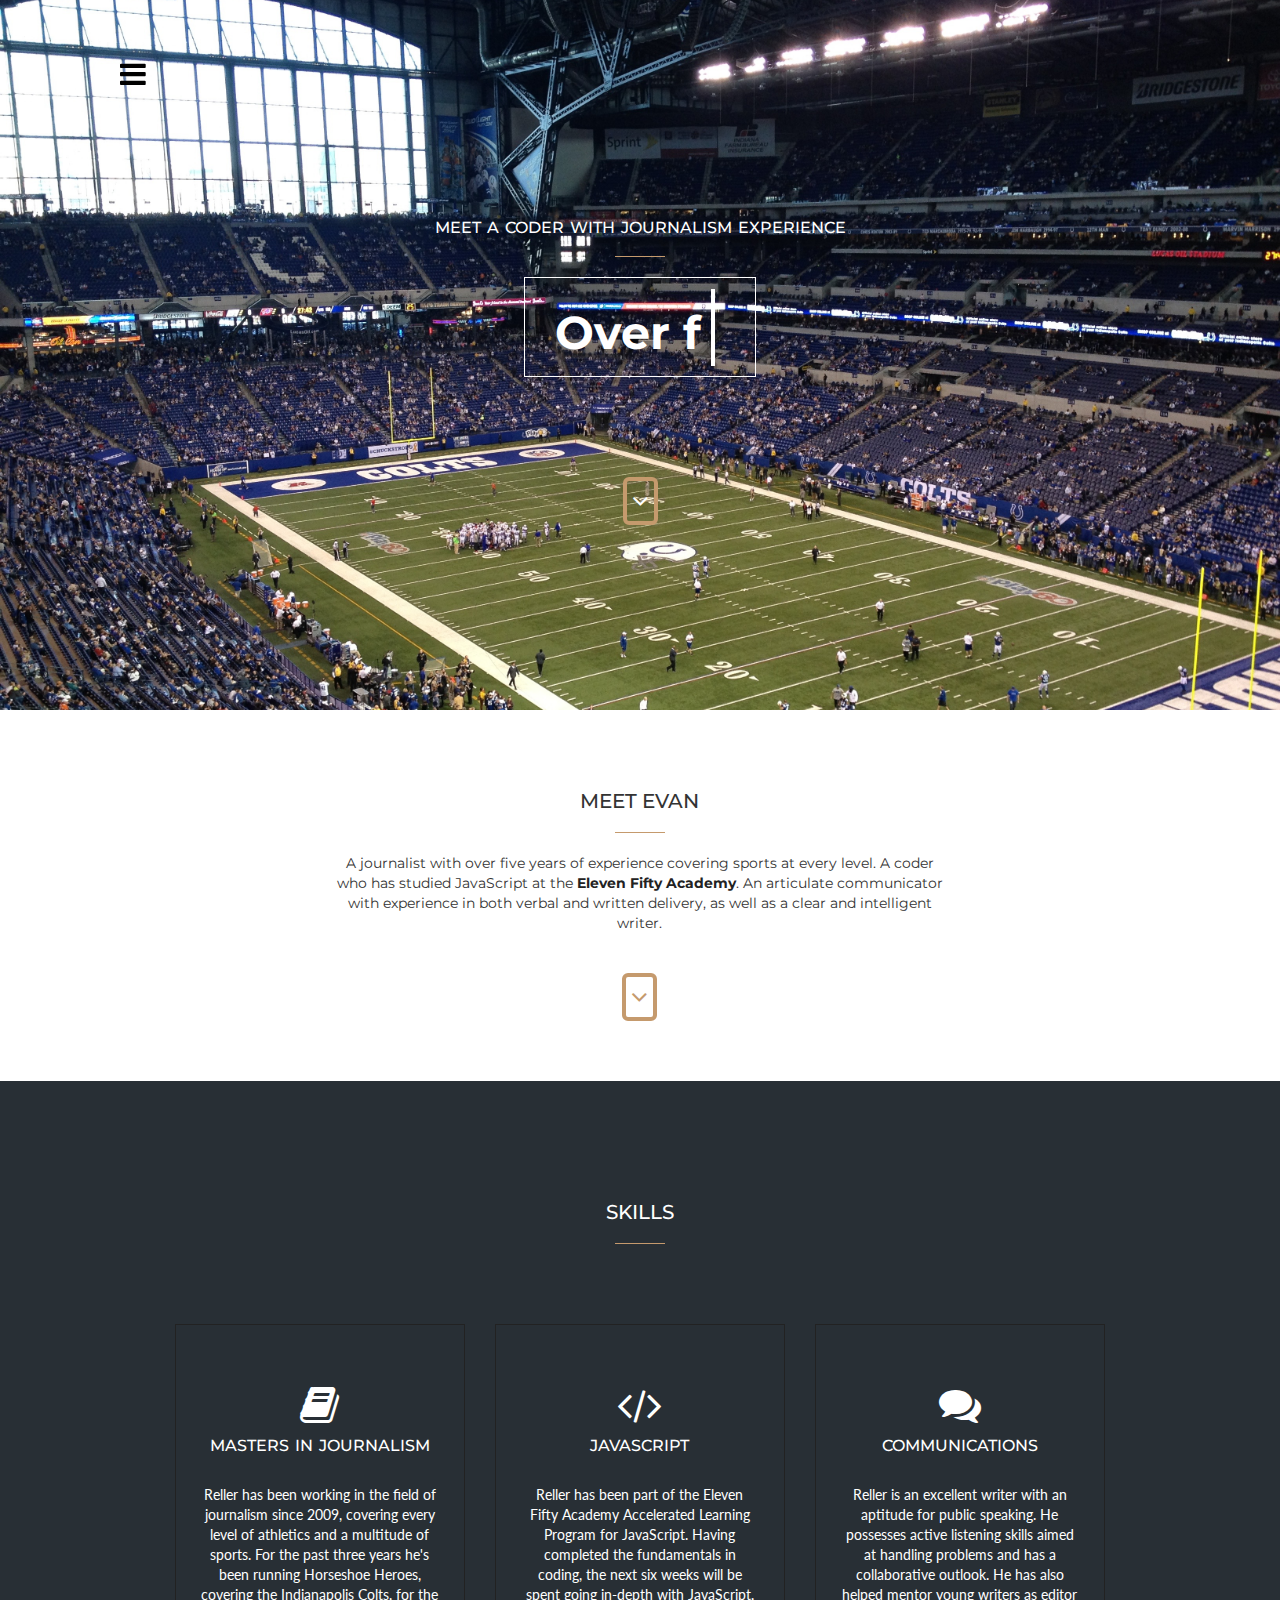
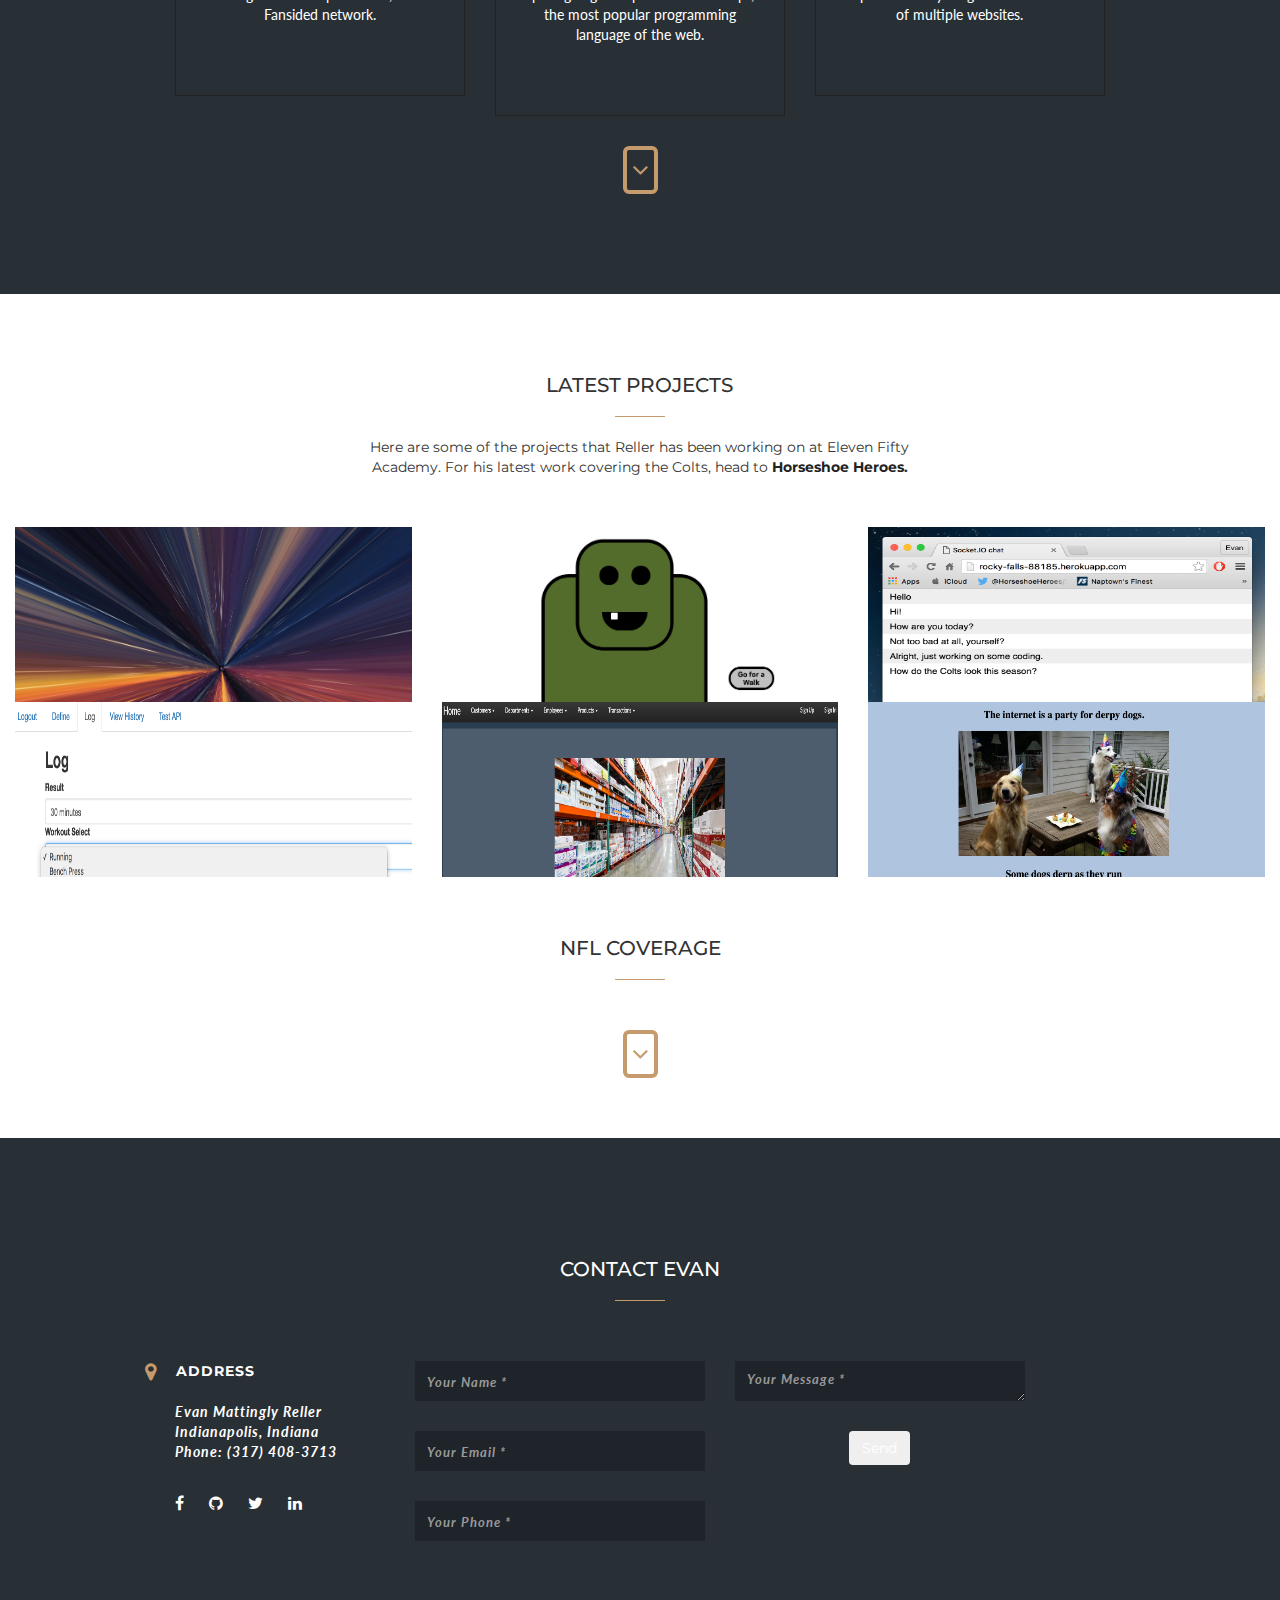
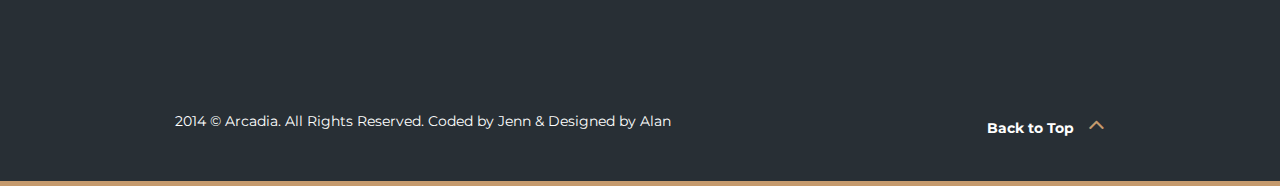
==== commit b3633ae5: "formatting adjustmnets" ====
--- a/index.html
+++ b/index.html
@@ -97,7 +97,7 @@
                         <h2>Meet Evan</h2>
                         <hr>
                     </div>
-                    <p>A journalist with over five years of experience covering sports at every level. A student at the <a href="https://elevenfifty.org/" target="_blank"><b>Eleven Fifty Academy</b></a> studying JavaScript. An articulate communicator with experience in both verbal and written delivery, as well as a clear and intelligent writer.</p>
+                    <p>A journalist with over five years of experience covering sports at every level. A coder who has studied JavaScript at the <a href="https://elevenfifty.org/" target="_blank"><b>Eleven Fifty Academy</b></a>. An articulate communicator with experience in both verbal and written delivery, as well as a clear and intelligent writer.</p>
                     <a href="#services" class="down-btn page-scroll">
                         <span class="fa fa-angle-down"></span>
                     </a>
@@ -282,7 +282,7 @@
             <!-- RSS -->
    <div class="rss">
     <script type="text/javascript">document.write('\x3Cscript type="text/javascript" src="' + ('https:' == document.location.protocol ? 'https://' : 'http://') + 'feed.mikle.com/js/rssmikle.js">\x3C/script>');</script>
-    <script type="text/javascript">(function() {var params = {rssmikle_url: "http://horseshoeheroes.com/author/ereller/feed/",rssmikle_frame_width: "300",rssmikle_frame_height: "290",frame_height_by_article: "0",rssmikle_target: "_top",rssmikle_font: "Lato, sans-serif",rssmikle_font_size: "14",rssmikle_border: "on",responsive: "on",rssmikle_css_url: "",text_align: "left",text_align2: "left",corner: "off",scrollbar: "off",autoscroll: "off",scrolldirection: "up",scrollstep: "3",mcspeed: "20",sort: "New",rssmikle_title: "on",rssmikle_title_sentence: "Evan Reller on Horseshoe Heroes",rssmikle_title_link: "http://horseshoeheroes.com/author/ereller",rssmikle_title_bgcolor: "#282F35",rssmikle_title_color: "#C59A6D",rssmikle_title_bgimage: "",rssmikle_item_bgcolor: "#FFFFFF",rssmikle_item_bgimage: "",rssmikle_item_title_length: "55",rssmikle_item_title_color: "#000000",rssmikle_item_border_bottom: "on",rssmikle_item_description: "on",item_link: "on",rssmikle_item_description_length: "150",rssmikle_item_description_color: "#000000",rssmikle_item_date: "gl1",rssmikle_timezone: "Etc/GMT",datetime_format: "%b %e, %Y %l:%M %p",item_description_style: "text+tn",item_thumbnail: "full",item_thumbnail_selection: "auto",article_num: "3",rssmikle_item_podcast: "off",keyword_inc: "",keyword_exc: ""};feedwind_show_widget_iframe(params);})();</script>
+    <script type="text/javascript">(function() {var params = {rssmikle_url: "http://horseshoeheroes.com/author/ereller/feed/",rssmikle_frame_width: "300",rssmikle_frame_height: "340",frame_height_by_article: "0",rssmikle_target: "_top",rssmikle_font: "Lato, sans-serif",rssmikle_font_size: "14",rssmikle_border: "on",responsive: "on",rssmikle_css_url: "",text_align: "left",text_align2: "left",corner: "off",scrollbar: "off",autoscroll: "off",scrolldirection: "up",scrollstep: "3",mcspeed: "20",sort: "New",rssmikle_title: "on",rssmikle_title_sentence: "Evan Reller on Horseshoe Heroes",rssmikle_title_link: "http://horseshoeheroes.com/author/ereller",rssmikle_title_bgcolor: "#282F35",rssmikle_title_color: "#C59A6D",rssmikle_title_bgimage: "",rssmikle_item_bgcolor: "#FFFFFF",rssmikle_item_bgimage: "",rssmikle_item_title_length: "55",rssmikle_item_title_color: "#000000",rssmikle_item_border_bottom: "on",rssmikle_item_description: "on",item_link: "on",rssmikle_item_description_length: "150",rssmikle_item_description_color: "#000000",rssmikle_item_date: "gl1",rssmikle_timezone: "Etc/GMT",datetime_format: "%b %e, %Y %l:%M %p",item_description_style: "text+tn",item_thumbnail: "full",item_thumbnail_selection: "auto",article_num: "3",rssmikle_item_podcast: "off",keyword_inc: "",keyword_exc: ""};feedwind_show_widget_iframe(params);})();</script>
    <!-- <div style="font-size:10px; text-align:center; "><a href="http://feed.mikle.com/" target="_blank" style="color:#CCCCCC;">RSS Feed Widget</a><!--Please display the above link in your web page according to Terms of Service.</div>  end  feedwind code -->
     </div>
 
--- a/css/style.css
+++ b/css/style.css
@@ -283,8 +283,8 @@
 .space{ padding-top: 40px; }
 
 .rss {
-  padding-right: 150px;
-  padding-left: 150px;
+  padding-right: 180px;
+  padding-left: 180px;
   margin-right: auto;
   margin-left: auto;
 }
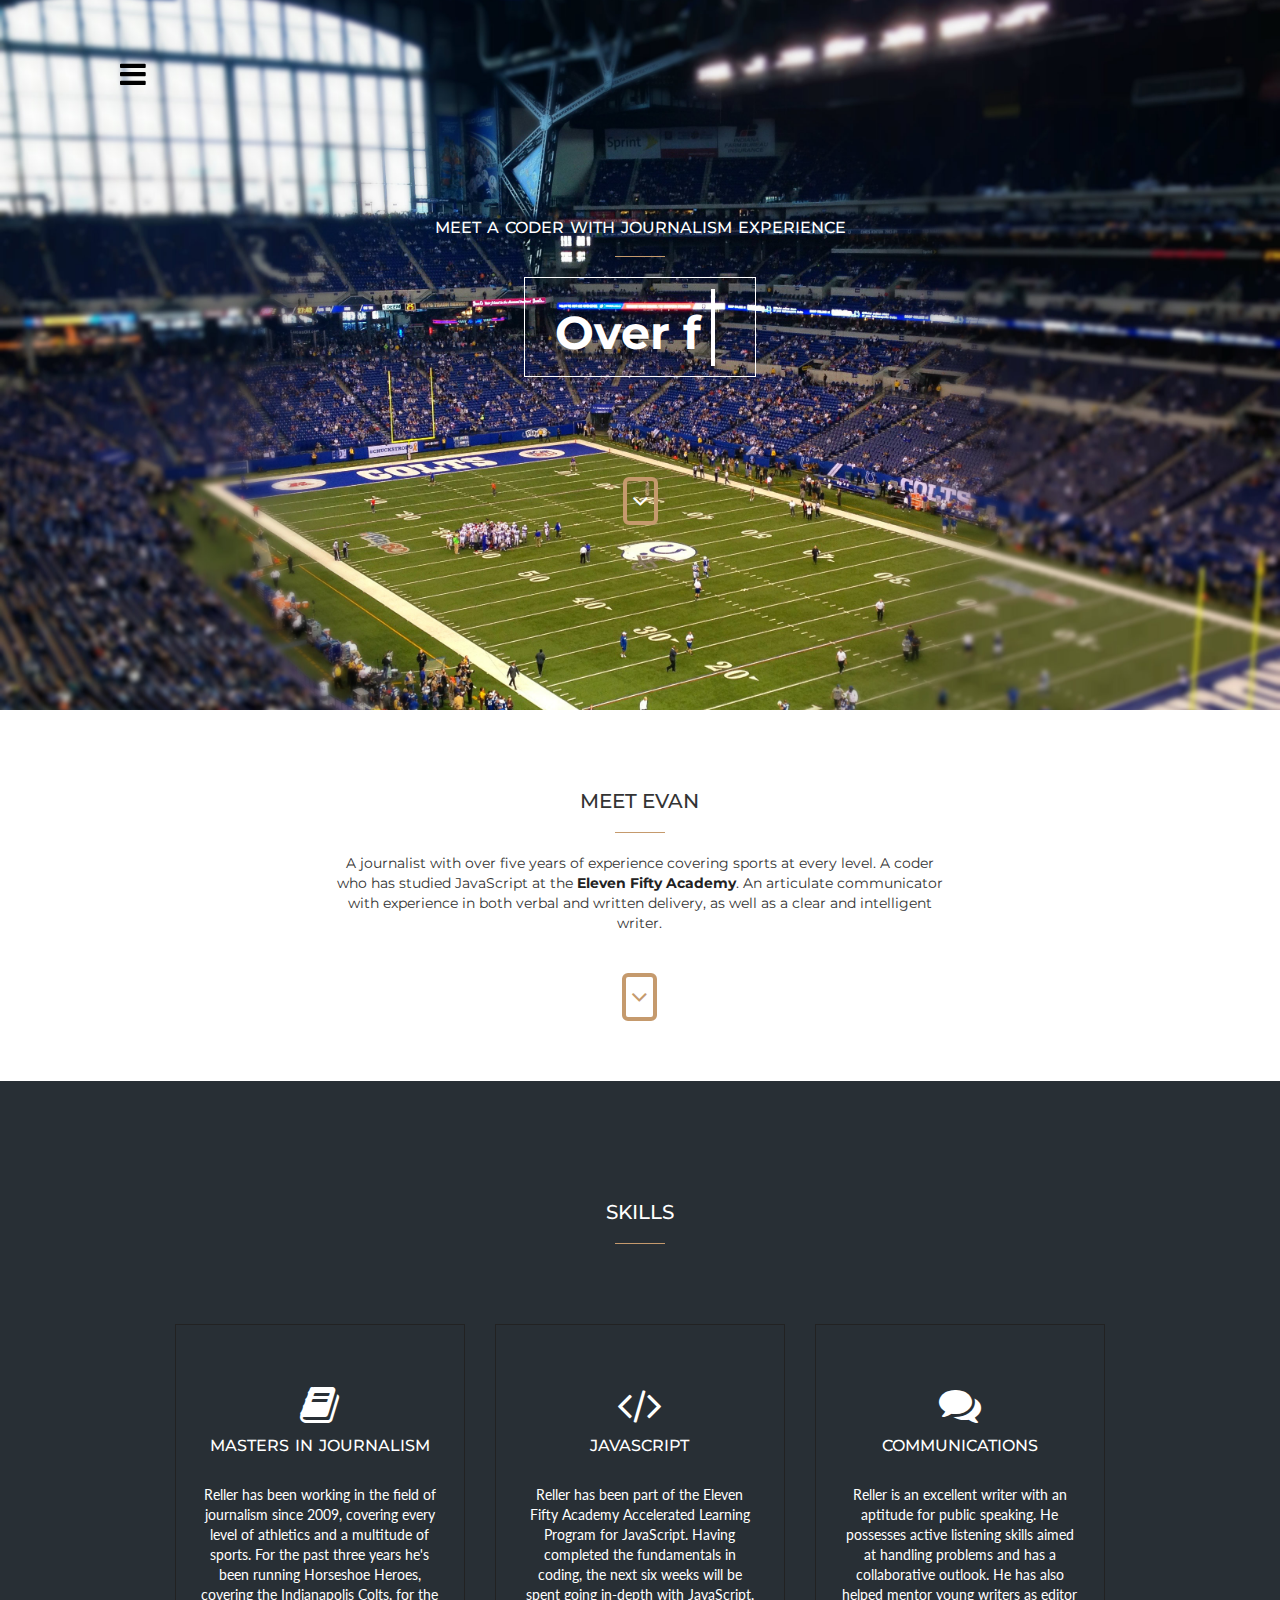
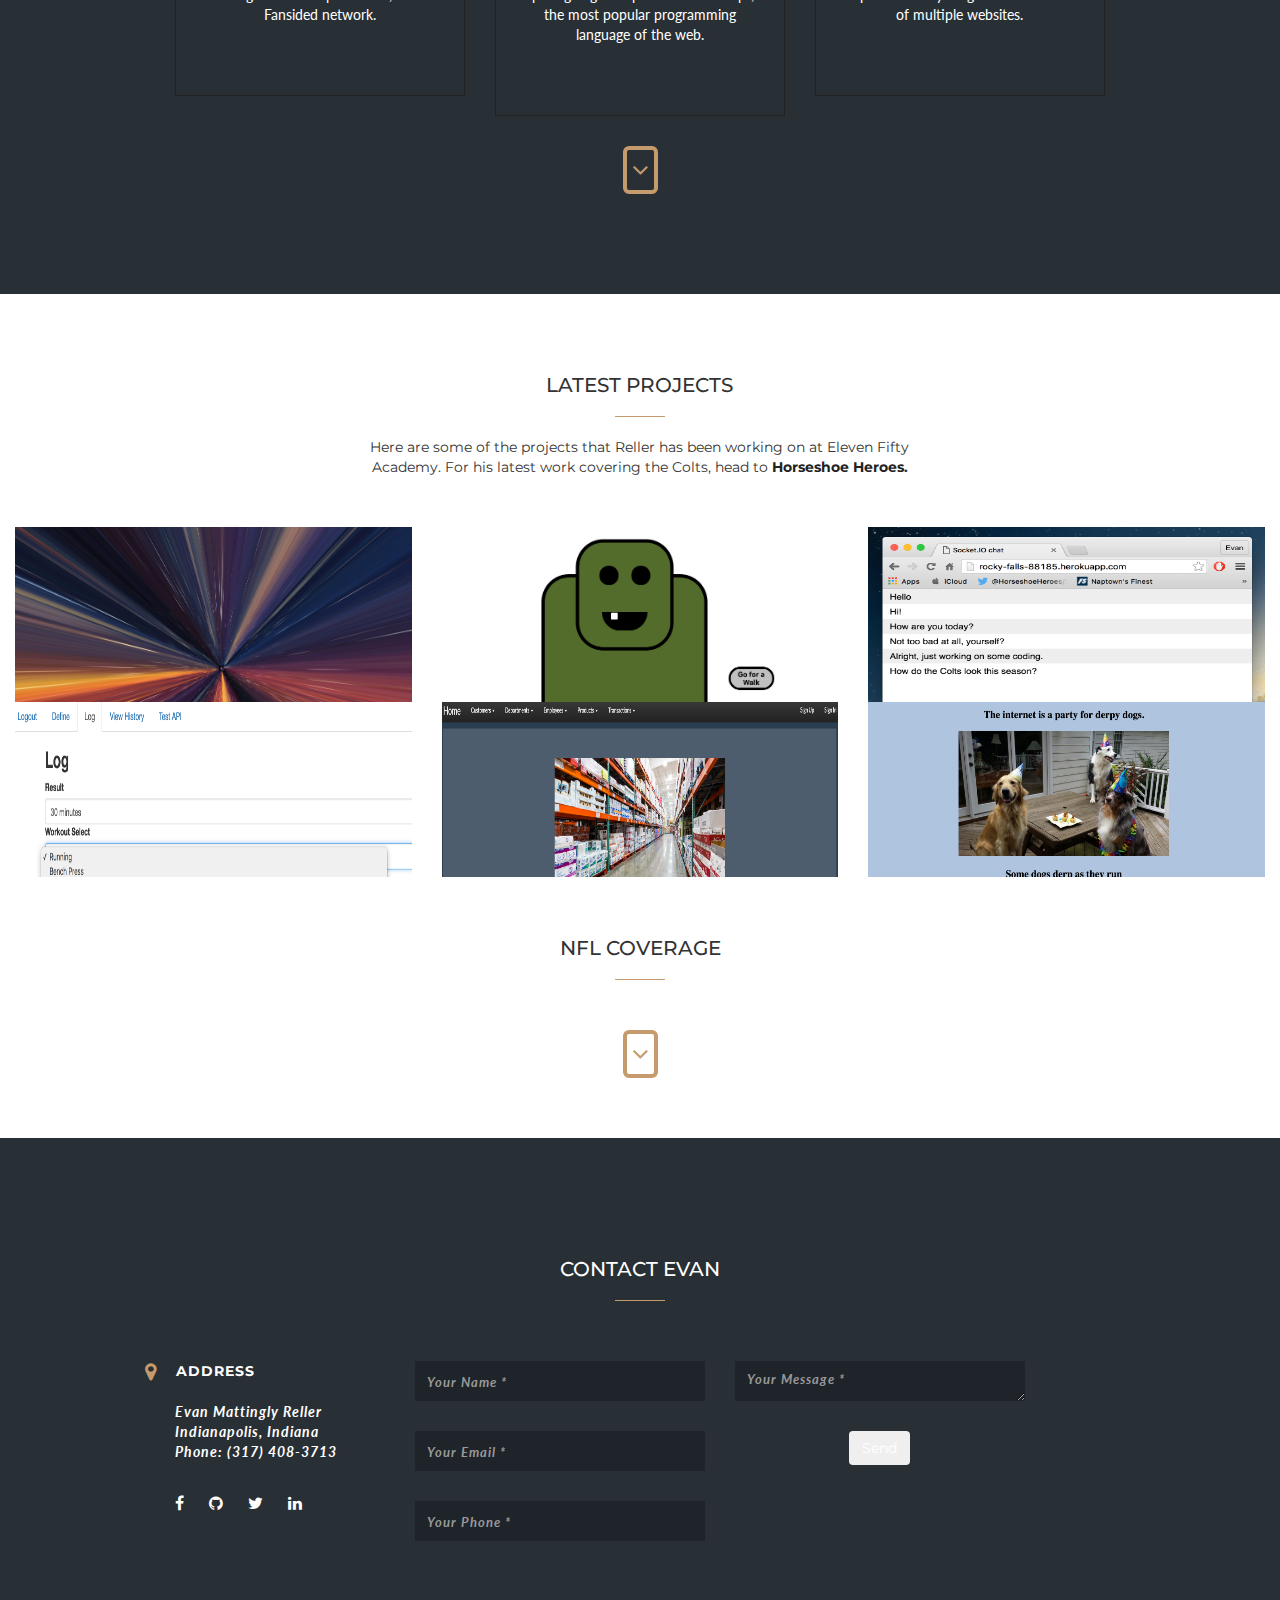
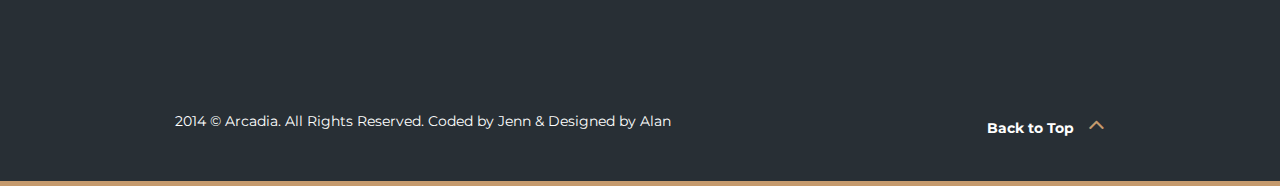
==== commit 7ac7effc: "removed time from RSS" ====
--- a/index.html
+++ b/index.html
@@ -282,7 +282,7 @@
             <!-- RSS -->
    <div class="rss">
     <script type="text/javascript">document.write('\x3Cscript type="text/javascript" src="' + ('https:' == document.location.protocol ? 'https://' : 'http://') + 'feed.mikle.com/js/rssmikle.js">\x3C/script>');</script>
-    <script type="text/javascript">(function() {var params = {rssmikle_url: "http://horseshoeheroes.com/author/ereller/feed/",rssmikle_frame_width: "300",rssmikle_frame_height: "340",frame_height_by_article: "0",rssmikle_target: "_top",rssmikle_font: "Lato, sans-serif",rssmikle_font_size: "14",rssmikle_border: "on",responsive: "on",rssmikle_css_url: "",text_align: "left",text_align2: "left",corner: "off",scrollbar: "off",autoscroll: "off",scrolldirection: "up",scrollstep: "3",mcspeed: "20",sort: "New",rssmikle_title: "on",rssmikle_title_sentence: "Evan Reller on Horseshoe Heroes",rssmikle_title_link: "http://horseshoeheroes.com/author/ereller",rssmikle_title_bgcolor: "#282F35",rssmikle_title_color: "#C59A6D",rssmikle_title_bgimage: "",rssmikle_item_bgcolor: "#FFFFFF",rssmikle_item_bgimage: "",rssmikle_item_title_length: "55",rssmikle_item_title_color: "#000000",rssmikle_item_border_bottom: "on",rssmikle_item_description: "on",item_link: "on",rssmikle_item_description_length: "150",rssmikle_item_description_color: "#000000",rssmikle_item_date: "gl1",rssmikle_timezone: "Etc/GMT",datetime_format: "%b %e, %Y %l:%M %p",item_description_style: "text+tn",item_thumbnail: "full",item_thumbnail_selection: "auto",article_num: "3",rssmikle_item_podcast: "off",keyword_inc: "",keyword_exc: ""};feedwind_show_widget_iframe(params);})();</script>
+    <script type="text/javascript">(function() {var params = {rssmikle_url: "http://horseshoeheroes.com/author/ereller/feed/",rssmikle_frame_width: "300",rssmikle_frame_height: "340",frame_height_by_article: "0",rssmikle_target: "_top",rssmikle_font: "Lato, sans-serif",rssmikle_font_size: "14",rssmikle_border: "on",responsive: "on",rssmikle_css_url: "",text_align: "left",text_align2: "left",corner: "off",scrollbar: "off",autoscroll: "off",scrolldirection: "up",scrollstep: "3",mcspeed: "20",sort: "New",rssmikle_title: "on",rssmikle_title_sentence: "Evan Reller on Horseshoe Heroes",rssmikle_title_link: "http://horseshoeheroes.com/author/ereller",rssmikle_title_bgcolor: "#282F35",rssmikle_title_color: "#C59A6D",rssmikle_title_bgimage: "",rssmikle_item_bgcolor: "#FFFFFF",rssmikle_item_bgimage: "",rssmikle_item_title_length: "55",rssmikle_item_title_color: "#000000",rssmikle_item_border_bottom: "on",rssmikle_item_description: "on",item_link: "on",rssmikle_item_description_length: "150",rssmikle_item_description_color: "#000000",rssmikle_item_date: "gl1",rssmikle_timezone: "Etc/GMT",datetime_format: "%b %e, %Y",item_description_style: "text+tn",item_thumbnail: "full",item_thumbnail_selection: "auto",article_num: "3",rssmikle_item_podcast: "off",keyword_inc: "",keyword_exc: ""};feedwind_show_widget_iframe(params);})();</script>
    <!-- <div style="font-size:10px; text-align:center; "><a href="http://feed.mikle.com/" target="_blank" style="color:#CCCCCC;">RSS Feed Widget</a><!--Please display the above link in your web page according to Terms of Service.</div>  end  feedwind code -->
     </div>
 
--- a/css/style.css
+++ b/css/style.css
@@ -61,7 +61,7 @@
 	text-decoration: none;
 }
 #home{
-	background: url(../Photos/stadium.jpg);
+	background: url(../Photos/stadium3.jpg);
 	background-size: cover;
 	background-position: center;
 	background-repeat: no-repeat;
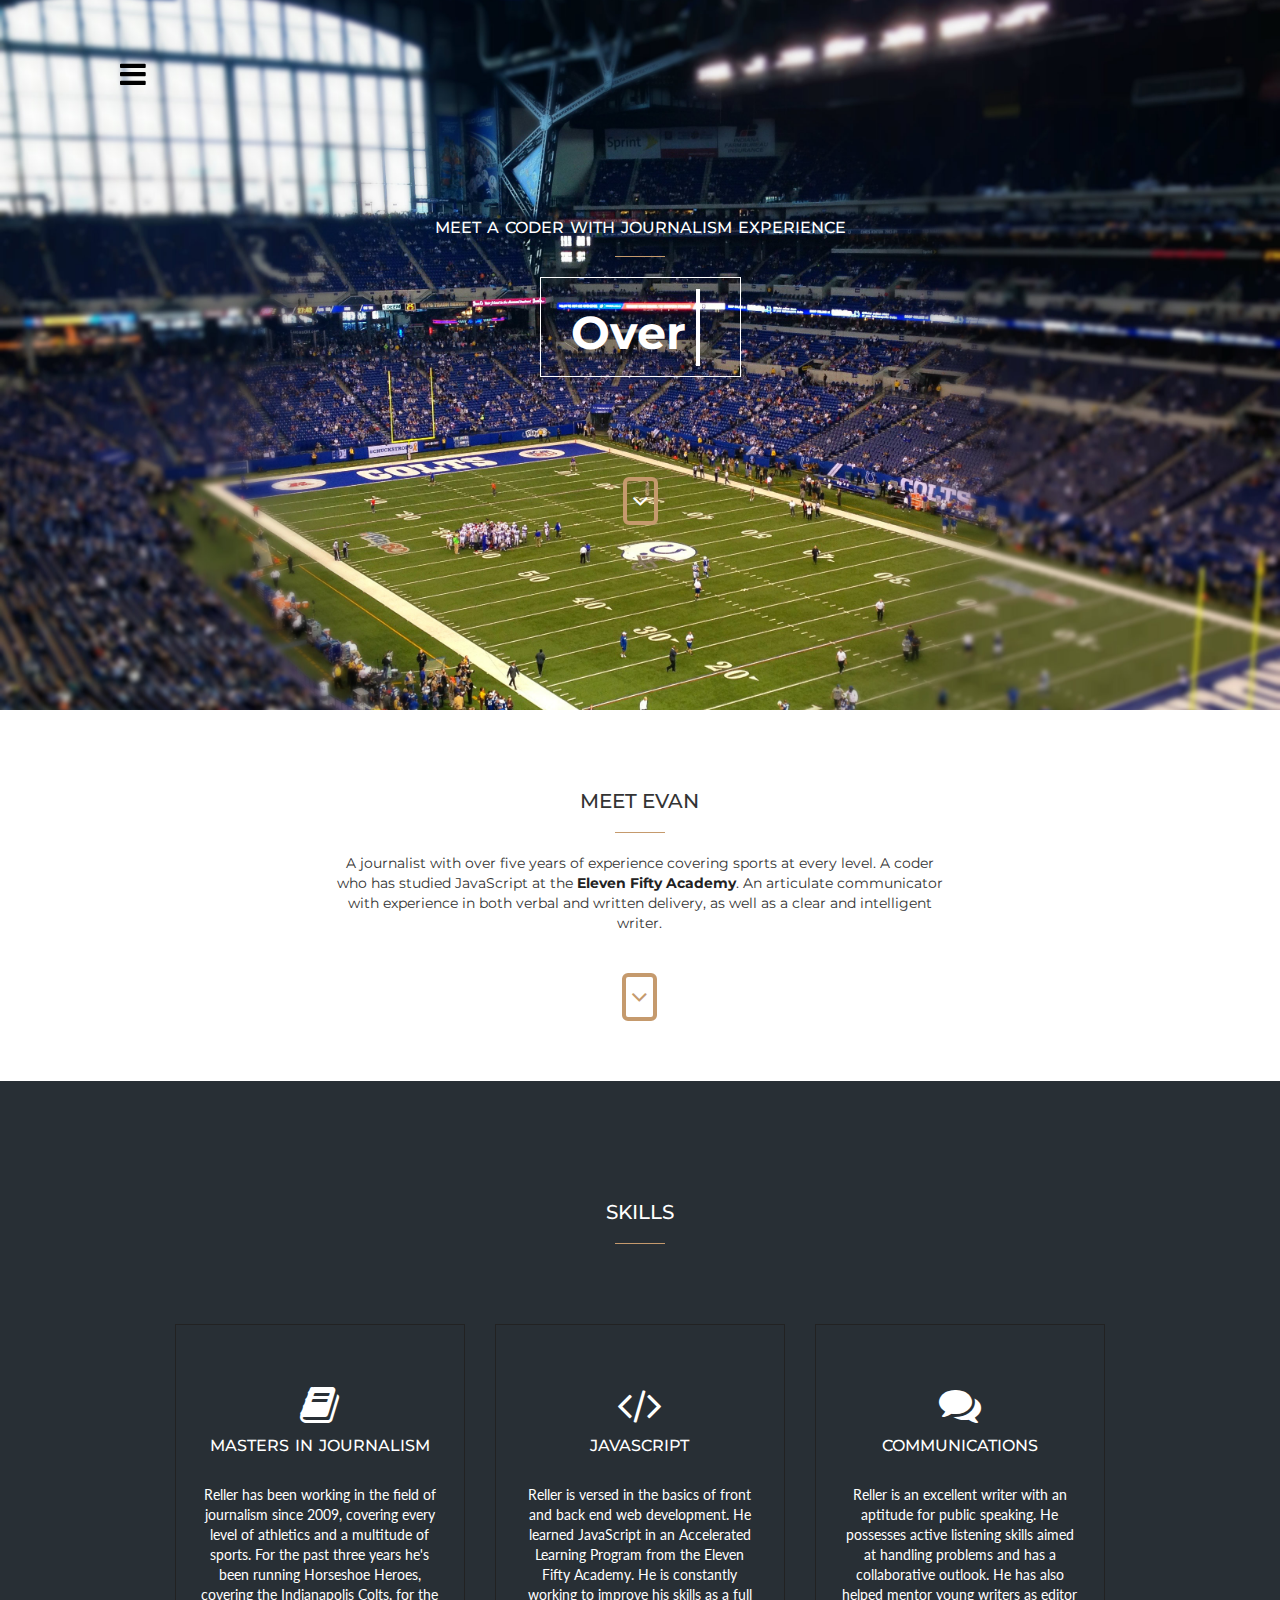
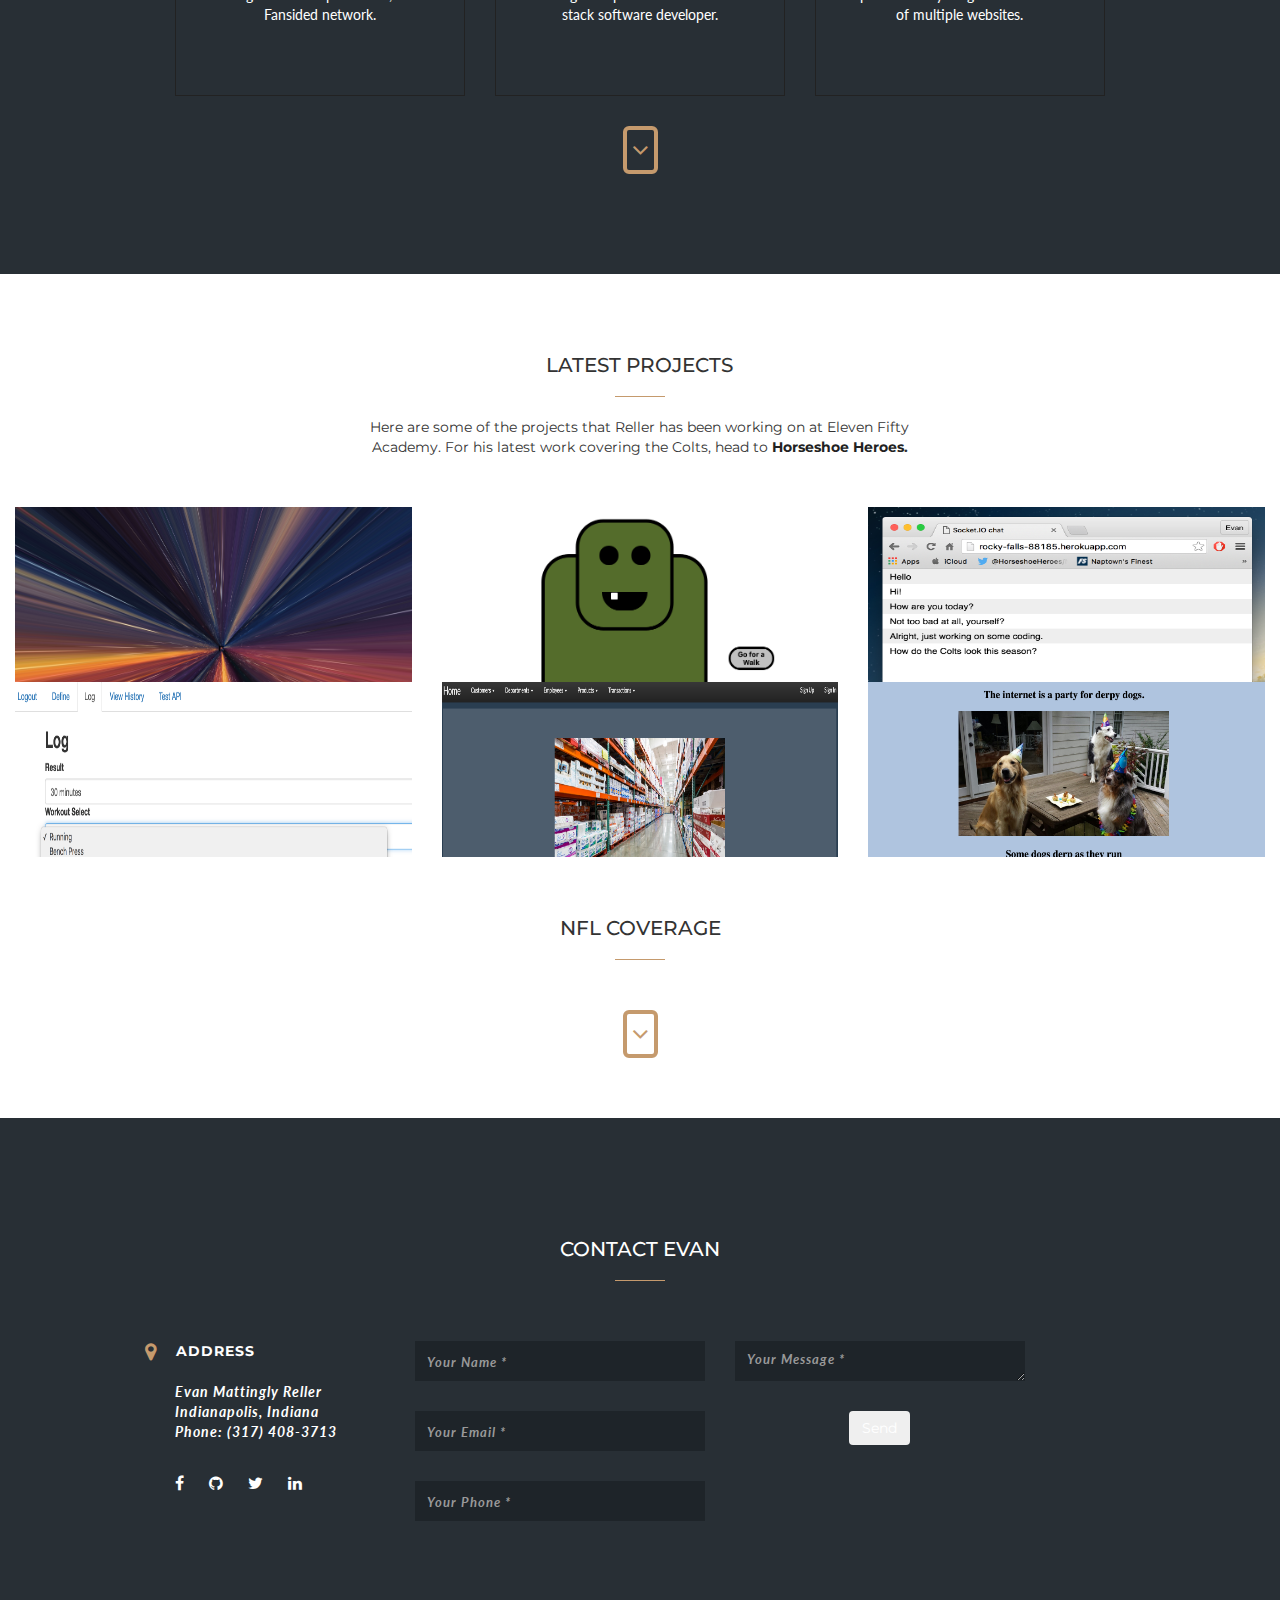
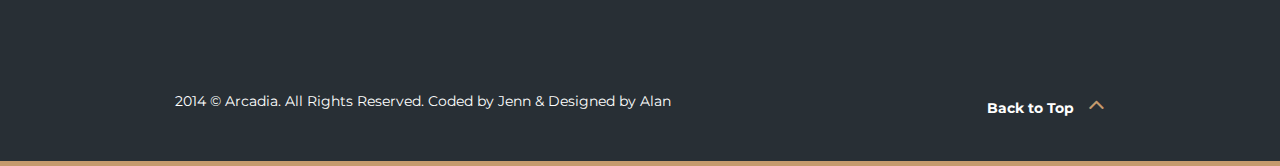
==== commit 184282ce: "changed About Me section" ====
--- a/index.html
+++ b/index.html
@@ -145,7 +145,7 @@
                     <div class="service">
                         <span class="fa fa-code fa-3x"></span>
                         <h4>JavaScript</h4>
-                        <p>Reller has been part of the Eleven Fifty Academy Accelerated Learning Program for JavaScript. Having completed the fundamentals in coding, the next six weeks will be spent going in-depth with JavaScript, the most popular programming language of the web.</p>
+                        <p>Reller is versed in the basics of front and back end web development. He learned JavaScript in an Accelerated Learning Program from the Eleven Fifty Academy. He is constantly working to improve his skills as a full stack software developer. </p>
                     </div>
                 </div>
 
